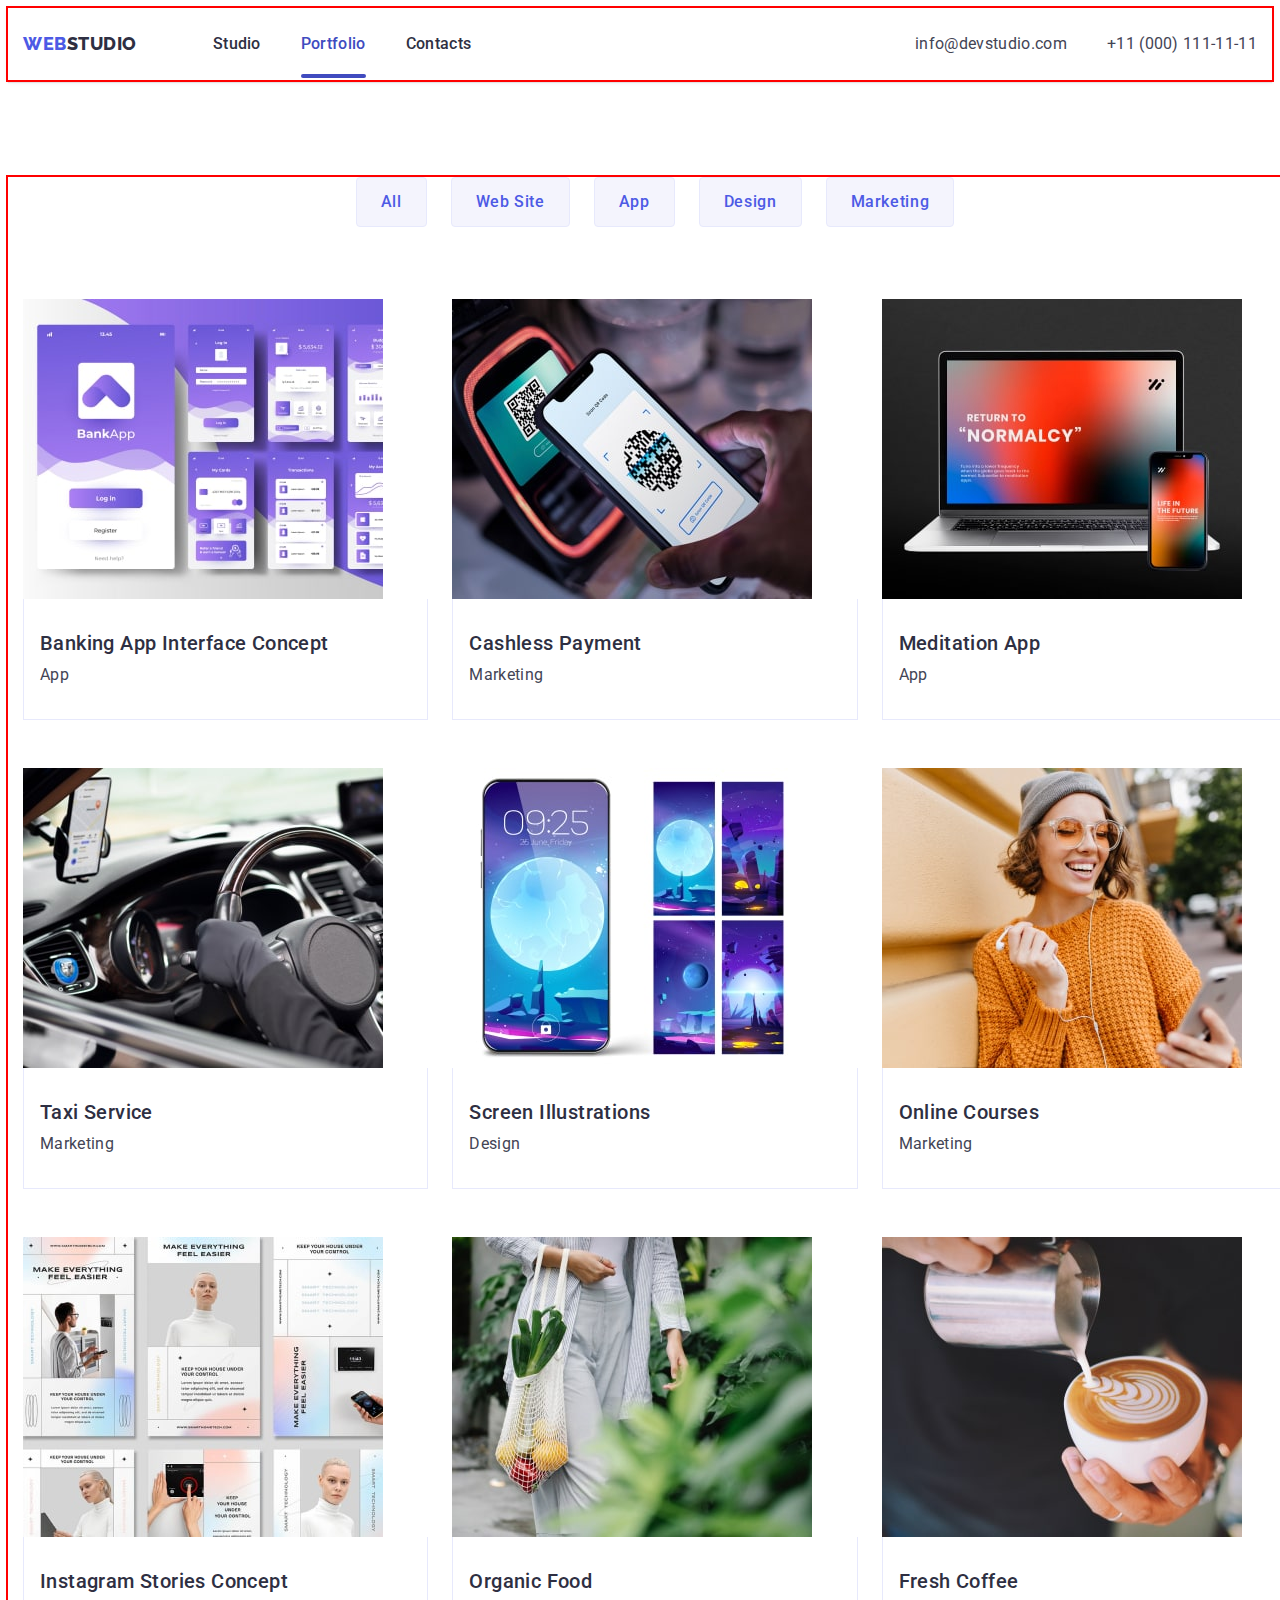
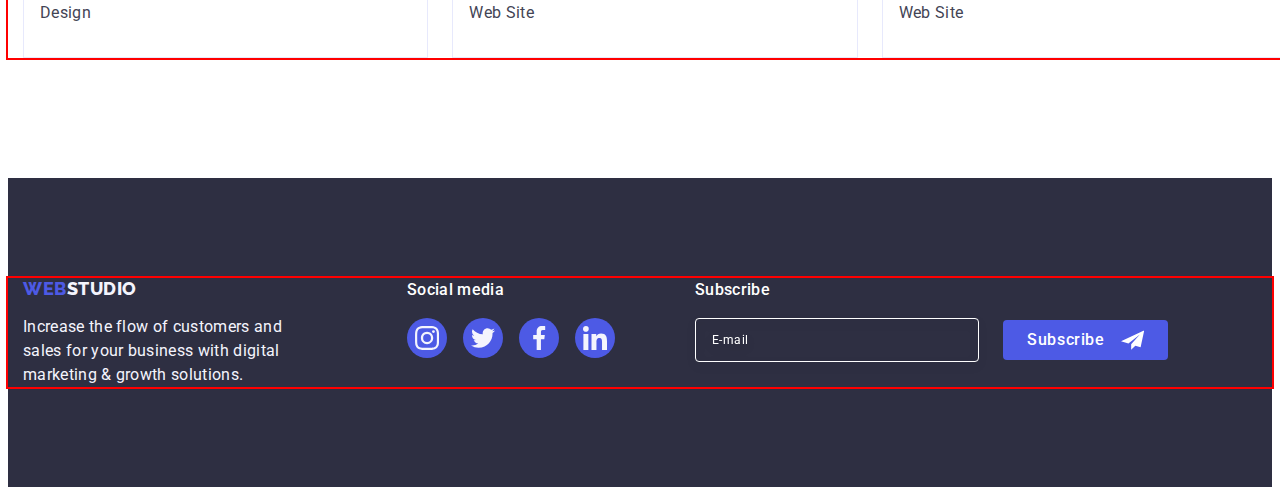
==== portfolio.html @ 4d5c1c43 "+" ====
<!DOCTYPE html>
<html lang="en">
  <head>
    <meta charset="UTF-8" />
    <meta name="viewport" content="width=device-width, initial-scale=1.0" />
    <title>Portfolio</title>
    <link
      rel="stylesheet"
      href="https://cdnjs.cloudflare.com/ajax/libs/modern-normalize/2.0.0/modern-normalize.min.css"
      integrity="sha512-4xo8blKMVCiXpTaLzQSLSw3KFOVPWhm/TRtuPVc4WG6kUgjH6J03IBuG7JZPkcWMxJ5huwaBpOpnwYElP/m6wg=="
      crossorigin="anonymous"
      referrerpolicy="no-referrer"
    />
    <link rel="preconnect" href="https://fonts.googleapis.com" />
    <link rel="preconnect" href="https://fonts.gstatic.com" crossorigin />
    <link
      href="https://fonts.googleapis.com/css2?family=Raleway:wght@800&family=Roboto:wght@400;500;700;900&display=swap"
      rel="stylesheet"
    />
    <link rel="stylesheet" href="./css/styles.css" />
  </head>
  <body>
    <header class="portfolio">
      <div class="portfolio-container container">
        <nav class="portfolio-nav">
          <a href="./index.html" class="portfolio-link-logo link"
            >Web<span class="portfolio-accent">Studio</span>
          </a>
          <ul class="portfolio-list list">
            <li class="portfolio-item">
              <a href="./index.html" class="portfolio-link link">Studio</a>
            </li>
            <li class="portfolio-item">
              <a href="./portfolio.html" class="portfolio-link current link"
                >Portfolio</a
              >
            </li>
            <li class="portfolio-item">
              <a href="" class="portfolio-link link">Contacts</a>
            </li>
          </ul>
        </nav>
        <address class="portfolio-contacts">
          <ul class="portfolio-contacts-list list">
            <li class="portfolio-contacts-item">
              <a
                href="mailto:info@devstudio.com"
                class="portfolio-contacts-link link"
                >info@devstudio.com</a
              >
            </li>
            <li class="portfolio-contacts-item">
              <a href="tel:+110001111111" class="portfolio-contacts-link link"
                >+11 (000) 111-11-11</a
              >
            </li>
          </ul>
        </address>
      </div>
    </header>
    <main>
      <section class="menu">
        <div class="container">
          <h1 class="visually-hidden">Lorem ipsum</h1>
          <ul class="menu-list list">
            <li class="menu-item">
              <button type="button" id="all" class="menu-btn">All</button>
            </li>
            <li class="menu-item">
              <button type="button" id="web-site" class="menu-btn">
                Web Site
              </button>
            </li>
            <li class="menu-item">
              <button type="button" id="app" class="menu-btn">App</button>
            </li>
            <li class="menu-item">
              <button type="button" id="design" class="menu-btn">Design</button>
            </li>
            <li class="menu-item">
              <button type="button" id="marketing" class="menu-btn">
                Marketing
              </button>
            </li>
          </ul>
          <ul class="gallery-list list">
            <li class="gallery-item">
              <a href="#app" class="gallery-link link">
                <div class="pf-container-overflow">
                  <img
                    src="./images/img1p.jpg"
                    alt="Banking Interface"
                    width="360"
                  />
                  <p class="overflow">
                    14 Stylish and User-Friendly App Design Concepts · Task
                    Manager App · Calorie Tracker App · Exotic Fruit Ecommerce
                    App · Cloud Storage App
                  </p>
                </div>
                <div class="text-container">
                  <h2 class="gallery-title">Banking App Interface Concept</h2>
                  <p class="gallery-text">App</p>
                </div>
              </a>
            </li>
            <li class="gallery-item">
              <a href="#marketing" class="gallery-link link">
                <div class="pf-container-overflow">
                  <img
                    src="./images/img2p.jpg"
                    alt="payment by phone"
                    width="360"
                  />
                  <p class="overflow">
                    14 Stylish and User-Friendly App Design Concepts · Task
                    Manager App · Calorie Tracker App · Exotic Fruit Ecommerce
                    App · Cloud Storage App
                  </p>
                </div>
                <div class="text-container">
                  <h2 class="gallery-title">Cashless Payment</h2>
                  <p class="gallery-text">Marketing</p>
                </div>
              </a>
            </li>
            <li class="gallery-item">
              <a href="#app" class="gallery-link link">
                <div class="pf-container-overflow">
                  <img
                    class="pf-img"
                    src="./images/img3p.jpg"
                    alt="laptop and phone"
                    width="360"
                  />
                  <p class="overflow">
                    14 Stylish and User-Friendly App Design Concepts · Task
                    Manager App · Calorie Tracker App · Exotic Fruit Ecommerce
                    App · Cloud Storage App
                  </p>
                </div>
                <div class="text-container">
                  <h2 class="gallery-title">Meditation App</h2>
                  <p class="gallery-text">App</p>
                </div>
              </a>
            </li>
            <li class="gallery-item">
              <a href="#marketing" class="gallery-link link">
                <div class="pf-container-overflow">
                  <img src="./images/img4p.jpg" alt="taxi salon" width="360" />
                  <p class="overflow">
                    14 Stylish and User-Friendly App Design Concepts · Task
                    Manager App · Calorie Tracker App · Exotic Fruit Ecommerce
                    App · Cloud Storage App
                  </p>
                </div>
                <div class="text-container">
                  <h2 class="gallery-title">Taxi Service</h2>
                  <p class="gallery-text">Marketing</p>
                </div>
              </a>
            </li>
            <li class="gallery-item">
              <a href="#design" class="gallery-link link">
                <div class="pf-container-overflow">
                  <img
                    src="./images/img5p.jpg"
                    alt="phone screen"
                    width="360"
                  />
                  <p class="overflow">
                    14 Stylish and User-Friendly App Design Concepts · Task
                    Manager App · Calorie Tracker App · Exotic Fruit Ecommerce
                    App · Cloud Storage App
                  </p>
                </div>
                <div class="text-container">
                  <h2 class="gallery-title">Screen Illustrations</h2>
                  <p class="gallery-text">Design</p>
                </div>
              </a>
            </li>
            <li class="gallery-item">
              <a href="#marketing" class="gallery-link link">
                <div class="pf-container-overflow">
                  <img
                    src="./images/img6p.jpg"
                    alt="a girl in a yellow sweater"
                    width="360"
                  />
                  <p class="overflow">
                    14 Stylish and User-Friendly App Design Concepts · Task
                    Manager App · Calorie Tracker App · Exotic Fruit Ecommerce
                    App · Cloud Storage App
                  </p>
                </div>
                <div class="text-container">
                  <h2 class="gallery-title">Online Courses</h2>
                  <p class="gallery-text">Marketing</p>
                </div>
              </a>
            </li>
            <li class="gallery-item">
              <a href="#design" class="gallery-link link">
                <div class="pf-container-overflow">
                  <img
                    src="./images/img7p.jpg"
                    alt="photo from Instagram"
                    width="360"
                  />
                  <p class="overflow">
                    14 Stylish and User-Friendly App Design Concepts · Task
                    Manager App · Calorie Tracker App · Exotic Fruit Ecommerce
                    App · Cloud Storage App
                  </p>
                </div>
                <div class="text-container">
                  <h2 class="gallery-title">Instagram Stories Concept</h2>
                  <div></div>
                  <p class="gallery-text">Design</p>
                </div>
              </a>
            </li>
            <li class="gallery-item">
              <a href="#web-site" class="gallery-link link">
                <div class="pf-container-overflow">
                  <img
                    src="./images/img8p.jpg"
                    alt="fruit in a bag"
                    width="360"
                  />
                  <p class="overflow">
                    14 Stylish and User-Friendly App Design Concepts · Task
                    Manager App · Calorie Tracker App · Exotic Fruit Ecommerce
                    App · Cloud Storage App
                  </p>
                </div>
                <div class="text-container">
                  <h2 class="gallery-title">Organic Food</h2>
                  <p class="gallery-text">Web Site</p>
                </div>
              </a>
            </li>
            <li class="gallery-item">
              <a href="#web-site" class="gallery-link link">
                <div class="pf-container-overflow">
                  <img
                    src="./images/img9p.jpg"
                    alt="coffee with milk"
                    width="360"
                  />
                  <p class="overflow">
                    14 Stylish and User-Friendly App Design Concepts · Task
                    Manager App · Calorie Tracker App · Exotic Fruit Ecommerce
                    App · Cloud Storage App
                  </p>
                </div>
                <div class="text-container">
                  <h2 class="gallery-title">Fresh Coffee</h2>
                  <p class="gallery-text">Web Site</p>
                </div>
              </a>
            </li>
          </ul>
        </div>
      </section>
    </main>
    <footer class="footer">
      <div class="container-footer container">
        <div class="footer-main-logo">
          <a href="./index.html" class="footer-link-logo link"
            >Web<span class="footer-logo-accent">Studio</span></a
          >
          <p class="footer-text">
            Increase the flow of customers and sales for your business with
            digital marketing & growth solutions.
          </p>
        </div>
        <div class="container-social-media">
          <p class="footer-social-text">Social media</p>
          <ul class="footer-social-list list">
            <li class="footer-social-item">
              <a
                class="footer-social-link link"
                href=""
                aria-label="instagram"
                target="_blank"
              >
                <svg class="footer-socials-icons" width="24" height="24">
                  <use href="./images/icons.svg#icon-instagram"></use>
                </svg>
              </a>
            </li>
            <li class="footer-social-item">
              <a
                class="footer-social-link link"
                href=""
                aria-label="twitter"
                target="_blank"
              >
                <svg class="footer-socials-icons" width="24" height="24">
                  <use href="./images/icons.svg#icon-twitter"></use>
                </svg>
              </a>
            </li>
            <li class="footer-social-item">
              <a
                class="footer-social-link link"
                href=""
                aria-label="facebook"
                target="_blank"
              >
                <svg class="footer-socials-icons" width="24" height="24">
                  <use href="./images/icons.svg#icon-facebook"></use>
                </svg>
              </a>
            </li>
            <li class="footer-social-item">
              <a
                class="footer-social-link link"
                href=""
                aria-label="linkedin"
                target="_blank"
              >
                <svg class="footer-socials-icons" width="24" height="24">
                  <use href="./images/icons.svg#icon-linkedin"></use>
                </svg>
              </a>
            </li>
          </ul>
        </div>
        <div class="subscribe-footer-pf">
          <p class="text-footer-pf">Subscribe</p>
          <form class="form-footer-pf">
            <label class="label-footer-pf" for="subscribe">
              <input
                class="input-footer-pf"
                type="email"
                id="subscribe"
                name="subscribe"
                placeholder="E-mail"
              />
            </label>
            <button class="btn-input-pf" type="submit">
              Subscribe<svg class="icon-btn-pf" width="24" height="24">
                <use href="./images/icons.svg#icon-frame3"></use>
              </svg>
            </button>
          </form>
        </div>
      </div>
    </footer>
  </body>
</html>
---- css/styles.css ----
:root{
    --cornflower:#E7E9FC;
    --iris:#4D5AE5;
    --navy-blue:#2E2F42;
    --slate:#434455;
    --white:#FFFFFF;
    --ocean: #404BBF;
    --cloud:#F4F4FD;
    --light-slate: #8E8F99;
    --navyblue-modal: rgba(46, 47, 66, 0.40);
}

body{
    font-family: Roboto, sans-serif;
    color: #434455;
    background-color:var(--white);
}

h1,h2,h3,h4,h5,h6,p{
    margin-top: 0;
    margin-bottom: 0;
}

ul{
    margin-top: 0;
    margin-bottom: 0;
    padding-left: 0;
}

img{
    display: block;
}

.container{
    width: 100%;
padding-right: 15px;
padding-left: 15px;
margin: auto;
outline: 2px solid red;
}

.link {
    text-decoration: none;
}

.list {
    list-style: none;
}

.visually-hidden {
    position: absolute;
    width: 1px;
    height: 1px;
    margin: -1px;
    border: 0;
    padding: 0;
    white-space: nowrap;
    clip-path: inset(100%);
    clip: rect(0 0 0 0);
    overflow: hidden;
}

/*-------------------------------------main-page--------------------------------------*/

/*-----header------------------------------------------------------------------------*/
.main{
    display: flex;
    border-bottom: 1px solid var(--cornflower);
    box-shadow:
    0px 2px 1px rgba(46, 47, 66, 0.08),
    0px 1px 1px rgba(46, 47, 66, 0.16),
    0px 1px 6px rgba(46, 47, 66, 0.08);
}

.main-container{
    display: flex;
    align-items: center;
}

.main-nav{
    display: flex;
    align-items: center;
    flex-grow: 1;
}
.main-item{
    padding: 24px 0;
}
.main-link-logo {
    color: var(--iris);
        font-family: Raleway, sans-serif;
        font-style: normal;
        font-size: 18px;
        font-weight: 800;
        line-height: 1.17;
        letter-spacing: 0.03em;
        text-transform: uppercase;
        margin-right: 76px;
}

.main-accent {
    color: var(--navy-blue);
}

.main-list{
    display: flex;
    gap: 40px;
}

.main-link {
    color: var(--navy-blue);
    font-size: 16px;
        font-weight: 500;
        line-height: 1.5;
        letter-spacing: 0.02em;
        transition: color 250ms cubic-bezier(0.4, 0, 0.2, 1);
        padding: 24px 0;
}

.main-link:hover,
.main-link:focus,
.main-link:active{
    color: var(--ocean);
}

.current {
    position: relative;
    color: var(--ocean);
    ;
}

.current::after {
    content: '';
    position: absolute;
    bottom: -1px;
    left: 0;
    width: 100%;
    height: 4px;
    border-radius: 2px;
    background-color: var(--ocean);
}


.main-contacts {
    font-style: normal;
}

.main-contacts-list{
    display: flex;
    gap: 40px;
    margin-left: auto;

}
.main-contacts-link{
    color: var(--slate);
    font-size: 16px;
        font-weight: 400;
        line-height: 1.5;
        letter-spacing: 0.02em;
        transition: color 250ms cubic-bezier(0.4, 0, 0.2, 1);
}
.main-contacts-link:hover,
.main-contacts-link:focus {
    color: var(--ocean);
}



/*-----section1---------------------------------------------------------------------*/

.section-one {
    max-width: 1440px;
    margin: 0 auto;
    background-color:var(--navy-blue);
    background-image: linear-gradient(
    180deg,
    rgba(46, 47, 66, 0.70),
    rgba(46, 47, 66, 0.70)
    ),
    url(../images/people-office.jpg);
    background-repeat: no-repeat;
    background-position: center;
    background-size: cover;
    padding: 188px 0;
}



.section-one-title {
    color: var(--white);
    text-align: center;
        font-size: 56px;
        font-weight: 700;
        line-height:1.07;
        letter-spacing: 0.02em;
        max-width: 496px;
        margin: 0 auto;
        margin-bottom: 48px;
}

.section-one-btn {
    color: var(--white);
    background-color:var(--iris);
    font-size: 16px;
        font-weight: 500;
        line-height: 1.5;
        letter-spacing: 0.04em;
        cursor: pointer;
        font-family: inherit;
        display: block;
        margin: 0 auto;
        min-width: 169px;
        padding: 16px 32px;
        border: none;
        border-radius: 4px;
        box-shadow: 0px 4px 4px 0px rgba(0, 0, 0, 0.15);
        transition: background-color 250ms cubic-bezier(0.4, 0, 0.2, 1);
}
.section-one-btn:hover,
.section-one-btn:focus{
background-color: var(--ocean);
}

/*-----section2-----------------------------------------------------------------*/

.description {
    padding: 96px 0;

}

.description-list {
    display: flex;
    flex-wrap: wrap;
    gap: 72px;
}

.description-list-item {
    width: 100%;
}

.description-container-icon{
    display: none;
}


.description-title {
    color: var(--navy-blue);
    font-size: 20px;
    font-weight: 500;
    line-height: 1.2;
    letter-spacing: 0.02em;
    margin-bottom: 8px;
    text-align: center;
}

.description-text {
    color: var(--slate);
    font-size: 16px;
    font-weight: 400;
    line-height: 1.5;
    letter-spacing: 0.02em;
}

/*-----section3-----*/

.doing{
    display: none;
}

/*-----section4--------------------------------------------------------*/
.team {
    background-color: var(--cloud);
    padding: 96px 0;
}
.team-list{
    display: flex;
    flex-wrap: wrap;
    gap: 72px;
    justify-content: center;
}

.team-item{
    max-width: 264px;

}

.team-title {
    color: var(--navy-blue);
    text-align: center;
    font-size: 36px;;
    font-weight: 700;
    line-height: 1.11;
    letter-spacing: 0.02em;
    text-transform: capitalize;
    margin: 0 auto;
    margin-bottom: 72px;
    
}
.team-item{
    
    background-color: #FFFFFF;
    border-radius: 0px 0px 4px 4px;
    box-shadow: 
    0px 2px 1px 0px rgba(46, 47, 66, 0.08),
    0px 1px 1px 0px rgba(46, 47, 66, 0.16),
    0px 1px 6px 0px rgba(46, 47, 66, 0.08);
}
.container-team{
    padding: 32px 0;
}
.team-list-title{
    color: var(--navy-blue);
    text-align: center;
    font-size: 20px;
    font-weight: 500;
    line-height: 24px;
    letter-spacing: 0.4px;
    margin-bottom: 8px;
    text-align:center;
}
.team-text{
    text-align: center;
        font-size: 16px;
        font-weight: 400;
        line-height: 1.5;
        letter-spacing: 0.02em;
        text-align: center;
        margin-bottom: 8px;
}
.list-team-socials {
    display: flex;
    gap: 24px;
    justify-content: center;
    background-color: 250ms cubic-bezier(0.4, 0, 0.2, 1);
}
.team-socials-item {
    width: 40px;
    height: 40px;
}
.team-social-link{
    background-color: var(--iris);
    border-radius: 50%;
    width: 100%;
    height: 100%;
    display: flex;
    align-items: center;
    justify-content: center;
    transition: background-color 250ms cubic-bezier(0.4, 0, 0.2, 1);
}
.team-social-link:is(:hover, :focus){
    background-color: var(--ocean);
}

.team-socials-icons {
    fill: var(--cloud);
}



/*-----section5--------------------------------------------------------*/



.customers{
    padding: 120px 0;
}
.customers-title {
    color: var(--navy-blue);
    text-align: center;
    font-size: 36px;
        font-style: normal;
        font-weight: 700;
        line-height: 1.11;
        letter-spacing: 0.02em;
        text-transform: capitalize;
        margin-bottom: 72px;
        
}
.customers-list {
    display: flex;
    align-items: center;
    justify-content: center;
    gap: 24px;
}
.customers-item {
    width: 168px;
    height: 88px;
    display: flex;
        align-items: center;
        justify-content: center;
}
.customers-link{
    width: 100%;
    height: 100%;
    color: var(--light-slate);
    padding: 16px 32px;
    border: 1px solid var(--light-slate);
    border-radius: 4px;
    display: flex;
    align-items: center;
    justify-content: center;
    transition: color 250ms cubic-bezier(0.4, 0, 0.2, 1),
                border-color 250ms cubic-bezier(0.4, 0, 0.2, 1);
}
.customers-link:is(:hover, :focus) {
    border-color: var(--ocean);
    color: var(--ocean);
}
/*.customers-link:is(:hover, :focus) .customers-icons{
    color: var(--ocean);
    border-color: var(--ocean);
}*/
.customers-icons {
    fill: currentColor;
}


/*-----------footer----------------------------------------------------------------*/
.footer {
    background-color: var(--navy-blue);
    padding: 100px 0;
    display: flex;
}
.container-footer{
    display: flex;
    align-items: baseline;
}
.footer-main-logo{
    margin-right: 120px;
}
.footer-link-logo{
    color: var(--iris);
    justify-content: center;
    font-family: Raleway, sans-serif;
        font-size: 18px;
        font-weight: 800;
        line-height: 1.17;
        letter-spacing: 0.03em;
        text-transform: uppercase;
        display: inline-block;
        margin-bottom: 16px;
}

.footer-logo-accent{
    color: var(--cloud);   
}

.footer-text {
    color: var(--cloud);
    font-size: 16px;
    font-weight: 400;
        line-height: 1.5;
        letter-spacing: 0.02em;
        max-width: 264px;
    }

.container-social-media{
    margin-right: 80px;
}
.footer-social-text {
    color: var(--white);
        font-size: 16px;
        font-weight: 500;
        line-height: 1.5;
        letter-spacing: 0.02em;
        margin-bottom: 16px;
    }
    
    .footer-social-list {
        display: flex;
        gap: 16px;
    }
    
    
.footer-social-item {
    width: 40px;
    height: 40px;
    }
    
.footer-social-link {
    background-color: var(--iris);
    border-radius: 50%;
        width: 100%;
        height: 100%;
        display: flex;
        align-items: center;
        justify-content: center;
        color: var(--cloud);
        transition: background-color 250ms cubic-bezier(0.4, 0, 0.2, 1);
    }
    
    .footer-social-link:is(:hover, :focus){
    background-color: rgba(49, 208, 170, 1);
    }

    .footer-socials-icons {
        fill: currentColor;
    }
        .subscribe-footer {
            margin: 0;
        }
    
    
    .text-form-footer {
        color: var(--white);
        font-size: 16px;
        font-weight: 500;
        line-height: 1.5;
        letter-spacing: 0.02em;
        margin-bottom: 16px;
        }
    
    .form-footer {
    display: flex;
    gap: 24px;
    align-items: center;
    justify-content: center;
        }
    

.input-footer {
    color: var(--white);
    background-color: transparent;
    font-family: inherit;
    font-size: 12px;
    font-weight: 400;
    line-height: 1.5;
    letter-spacing: 0.04em;
    height: 40px;
    width: 264px;
    border: 1px solid var(--white);
    border-radius: 4px;
    outline: transparent;
    padding-left: 16px;
    filter: drop-shadow(0px 4px 4px rgba(0, 0, 0, 0.15));
    }
    
        .input-footer::placeholder{
        color: var(--white);
        }
    
.btn-input-footer {
    width: 165px;
    min-width: 165px;
    height: 40px;
    display: flex;
    padding: 8px 24px;
    justify-content: center;
    align-items: center;
    border-radius: 4px;
    color: var(--white);
    font-family: Roboto, sans-serif;
    font-size: 16px;
    font-weight: 500;
    line-height: 1.5;
    letter-spacing: 0.04em;
    background:var(--iris);
    border: none;
    cursor: pointer;
    }

    .icon-btn-footer {
    fill: var(--white);
    display: block;
    margin-left: 16px;
        }

/*----------------------------------Portfolio-----------------------------------*/

/*-----Header-----*/

.portfolio {
    display: flex;
    border-bottom: 1px solid var(--cornflower);
        box-shadow:
        0px 2px 1px rgba(46, 47, 66, 0.08),
        0px 1px 1px rgba(46, 47, 66, 0.16),
        0px 1px 6px rgba(46, 47, 66, 0.08);
}

.portfolio-container {
    display: flex;
    align-items: center;
}
.portfolio-nav {
    display: flex;
    align-items: center;
    flex-grow: 1;
}


.portfolio-link-logo {
    color: var(--iris);
        font-family: Raleway, sans-serif;
        font-style: normal;
        font-size: 18px;
        font-weight: 800;
        line-height: 1.17;
        letter-spacing: 0.03em;
        text-transform: uppercase;
        margin-right: 76px;
}

.portfolio-accent {
    color: var(--navy-blue);
}

.portfolio-list{
    display: flex;
    gap: 40px;
    
}

.portfolio-item{
    padding: 24px 0;
}
.portfolio-link {
    color: var(--navy-blue);
        font-size: 16px;
        font-weight: 500;
        line-height: 1.5;
        letter-spacing: 0.02em;
        transition: color 250ms cubic-bezier(0.4, 0, 0.2, 1);
        padding: 24px 0;
}

.portfolio-link:hover,
.portfolio-link:focus,
.portfolio-link:active {
    color: var(--ocean);
}
.current {
    position: relative;
    color: var(--ocean);
}

.current::after {
    content: '';
    position: absolute;
    bottom: -1px;
    left: 0;
    width: 100%;
    height: 4px;
    border-radius: 2px;
    background-color: var(--ocean);
}

.portfolio-contacts {
    font-style: normal;
}

.portfolio-contacts-list{
    display: flex;
    gap: 40px;
    margin-left: auto;
}

.portfolio-contacts-link {
    color: var(--slate);
        font-size: 16px;
        font-weight: 400;
        line-height: 1.5;
        letter-spacing: 0.02em;
        transition: color 250ms cubic-bezier(0.4, 0, 0.2, 1);
}

.portfolio-contacts-link:hover,
.portfolio-contacts-link:focus {
    color: var(--ocean);
}

/*-----Section-----*/
.menu {
    padding-top: 96px;
    padding-bottom: 120px;
}

.menu-list {
    display: flex;
    justify-content: center;
    gap: 24px;
    margin-bottom: 72px;
}


.menu-btn {
    background-color: var(--cloud);
    color: var(--iris);
    text-align: center;
    font-size: 16px;
    font-family: inherit;
    font-style: normal;
    font-weight: 500;
    line-height: 1.5;
    letter-spacing: 0.04em;
    cursor: pointer;
    border: 1px solid var(--cornflower);
    border-radius: 4px;
    padding: 12px 24px;
    transition:
    color 250ms cubic-bezier(0.4, 0, 0.2, 1),
    background-color 250ms cubic-bezier(0.4, 0, 0.2, 1),
    border-color 250ms cubic-bezier(0.4, 0, 0.2, 1),
    box-shadow 250ms cubic-bezier(0.4, 0, 0.2, 1);
}
.menu-btn:hover,
.menu-btn:focus{
    background-color: var(--ocean);
    color: var(--white);
    border: 1px solid transparent;
    box-shadow: 
        0px 3px 1px rgba(0, 0, 0, 0.1),
        0px 2px 1px rgba(0, 0, 0, 0.08),
        0px 2px 2px rgba(0, 0, 0, 0.12);
}

.gallery-list{
    display: flex;
    flex-wrap: wrap;
    gap: 24px;
    row-gap: 48px;
}
.gallery-item{
    width: calc((100% - 48px) / 3);
}

.gallery-link{
    display: block;
    transition: box-shadow 250ms cubic-bezier(0.4, 0, 0.2, 1);
}
.gallery-link:hover, .gallery-link:focus{
    box-shadow: 0px 1px 6px rgba(46, 47, 66, 0.08),
                0px 1px 1px rgba(46, 47, 66, 0.16),
                0px 2px 1px rgba(46, 47, 66, 0.08);
}
.gallery-link:hover .overflow{
    transform: translateY(0%);
}
.gallery-link:focus .overflow {
    transform: translateY(0%);
}


.pf-container-overflow{
    overflow: hidden;
    position: relative;
}

.overflow{
        position: absolute;
        top:0;
        left: 0;
        font-size: 16px;
        font-weight: 400;
        line-height: 1.5;
        letter-spacing: 0.02em;
        color: var(--cloud);
        max-width: 360px;
        width: 100%;
        height: 100%;
        transform: translateY(100%);
        transition: transform 250ms cubic-bezier(0.4, 0, 0.2, 1);
        margin: 0 auto;
        padding: 40px 32px;
        background-color: var(--iris);
}

.text-container{
    padding: 32px 16px;
    border-right: 1px solid var(--cornflower);
    border-bottom:1px solid var(--cornflower);
    border-left: 1px solid var(--cornflower);
}

.gallery-title {
    color: var(--navy-blue);
    font-size: 20px;
    font-weight: 500;
    line-height: 1.2;
    letter-spacing: 0.02em;
    margin-bottom: 8px;
}

.gallery-text {
    color: var(--slate);
    font-size: 16px;
        font-weight: 400;
        line-height: 1.5;
        letter-spacing: 0.02em;
}

/*--------------------------------Footer-------------------------*/
.footer {
    background-color: var(--navy-blue);
    padding: 100px 0;
}

.container-footer {
    display: flex;
    align-items: baseline;
}

.footer-main-logo {
    margin-right: 120px;
}

.footer-link-logo {
    color: var(--iris);
    justify-content: center;
    font-family: Raleway, sans-serif;
    font-size: 18px;
    font-weight: 800;
    line-height: 1.17;
    letter-spacing: 0.03em;
    text-transform: uppercase;
    display: inline-block;
    margin-bottom: 16px;
}

.footer-logo-accent {
    color: var(--cloud);
}

.footer-text {
    color: var(--cloud);
    font-size: 16px;
    font-weight: 400;
    line-height: 1.5;
    letter-spacing: 0.02em;
    max-width: 264px;
}



.footer-social-text {
    color: var(--white);
    font-size: 16px;
    font-weight: 500;
    line-height: 1.5;
    letter-spacing: 0.02em;
    margin-bottom: 16px;
}

.footer-social-list {
    display: flex;
    gap: 16px;
}


.footer-social-item {
    width: 40px;
    height: 40px;
}

.footer-social-link {
    background-color: var(--iris);
    border-radius: 50%;
    width: 100%;
    height: 100%;
    display: flex;
    align-items: center;
    justify-content: center;
    color: var(--cloud);
    transition: background-color 250ms cubic-bezier(0.4, 0, 0.2, 1);
}

.footer-social-link:is(:hover, :focus) {
    background-color: rgba(49, 208, 170, 1);
}

.footer-socials-icons {
    fill: currentColor;
}
.subscribe-footer-pf {
    margin: 0;
    }

.text-footer-pf {
    color: var(--white);
    font-size: 16px;
    font-weight: 500;
    line-height: 1.5;
    letter-spacing: 0.02em;
    margin-bottom: 16px;
    }

    .form-footer-pf {
        display: flex;
        gap: 24px;
    align-items: center;
    justify-content: center;
    }



.input-footer-pf {
    color: var(--white);
    background-color: transparent;
    font-family: inherit;
    font-size: 12px;
    font-weight: 400;
    line-height: 1.5;
    letter-spacing: 0.04em;
    height: 40px;
    width: 264px;
    border: 1px solid var(--white);
    border-radius: 4px;
    outline: transparent;
    padding-left: 16px;
    filter: drop-shadow(0px 4px 4px rgba(0, 0, 0, 0.15));
    }

.input-footer-pf::placeholder {
    color: var(--white);
    }

.btn-input-pf {
    width: 165px;
    min-width: 165px;
    height: 40px;
    display: flex;
    padding: 8px 24px;
    justify-content: center;
    align-items: center;
    border-radius: 4px;
    color: var(--white);
    font-family: Roboto, sans-serif;
    font-size: 16px;
    font-weight: 500;
    line-height: 1.5;
    letter-spacing: 0.04em;
    background: var(--iris);
    border: none;
    cursor: pointer;
    }

.icon-btn-pf {
    fill: var(--white);
    display: block;
    margin-left: 16px;
    }

/*-------------------------------------------Modal------------------------------*/
.backdrop{
    position: fixed; 
    top: 0;
    left: 0;
    width: 100%;
    height: 100%;
    background-color: #FCFCFC;
    background-color: rgba(46, 47, 66, 0.4);
    transition: opacity 250ms cubic-bezier(0.4, 0, 0.2, 1),
                visibility 250ms cubic-bezier(0.4, 0, 0.2, 1);
}
.is-hidden{
    opacity: 0;
    visibility: hidden;
    pointer-events: none;
}
.modal{
    position: absolute;
    top: 50%;
    left: 50%;
    transform: translate(-50%, -50%) scale(1);
    width: 408px;
    min-height: 584px;
    padding: 72px 24px 24px;
    background: #fcfcfc;
    border-radius: 4px;
    transition: transform 250ms cubic-bezier(0.4, 0, 0.2, 1);
    box-shadow: 0px 1px 1px rgba(0, 0, 0, 0.14),
                0px 1px 3px rgba(0, 0, 0, 0.12),
                0px 2px 1px rgba(0, 0, 0, 0.2);
}
.btn-modal{
    position: absolute;
    width: 24px;
    height: 24px;
    top: 24px;
    right: 24px;
    background-color: var(--cornflower);
    border: 1px solid rgba(0, 0, 0, 0.1);;
    border-radius: 50%;
    display: flex;
    align-items: center;
    justify-content: center;
    padding: 0;
    cursor: pointer;
    transition: background-color 250ms cubic-bezier(0.4, 0, 0.2, 1),
                border 250ms cubic-bezier(0.4, 0, 0.2, 1);
}
.btn-modal:hover, .btn-modal:focus{
    border: none;
    background-color: #404bbf;
}
.close-modal{
    transition: fill 250ms cubic-bezier(0.4, 0, 0.2, 1);
}
.close-modal:hover, :focus{
    fill: var(--white);
}
.text-modal{
    color: var(--navy-blue);
        text-align: center;
        font-size: 16px;
        font-weight: 500;
        line-height: 1.5;
        letter-spacing: 0.02em;
        margin-bottom: 16px;
}

.form-modal {
    margin-bottom: 8px;
}

.label-modal {
    display: block;
    color: var(--light-slate);
        font-size: 12px;
        font-weight: 400;
        line-height: 1.17;
        letter-spacing: 0.04em;
        margin-bottom: 4px;
}

.input-container{
    position: relative;
}
.input-modal { 
    width: 100%;
    height: 40px;
    border: 1px solid var(--navyblue-modal);
    border-radius: 4px;
    background-color: transparent;
    outline: transparent;
    padding-left: 38px;
    transition: border-color 250ms cubic-bezier(0.4, 0, 0.2, 1);

}
.input-modal:focus{
    border-color: var(--iris);
}

.icon-input-modal {
    position: absolute;
    fill: var(--navy-blue);
    transition: fill 250ms cubic-bezier(0.4, 0, 0.2, 1);
    top: 50%;
    left: 16px;
    transform: translateY(-50%);
}
.input-modal:focus + .icon-input-modal{
    fill: var(--iris);
}

.form-textarea{
    margin-bottom: 16px;
}
.textarea-modal {
    width: 100%;
    height: 120px;
    padding: 8px 16px;
    color: var(--navyblue-modal);
    border: 1px solid var(--navyblue-modal);
    border-radius: 4px;
    outline: transparent;
    background-color: transparent;
    font-size: 12px;
    font-weight: 400;
    line-height: 1.17;
    letter-spacing: 0.04em;
    resize: none;
    transition: border-color 250ms cubic-bezier(0.4, 0, 0.2, 1);
}
.textarea-modal:focus{
    border-color: var(--iris);
}

.container-checkbox{
    margin-bottom: 24px;
}

.check-text {
    color: var(--light-slate);
        font-size: 12px;
        font-weight: 400;
        line-height: 1.17;
        letter-spacing: 0.04em;
        align-items: center;
        margin-bottom: 24px;
}
.check-icon{
    display: inline-flex;
    align-items: center;
    justify-content: center;
    width: 16px;
    height: 16px;
    border: 1px solid var(--navyblue-modal);
    border-radius: 2px;
    margin-right: 8px;
    fill: transparent;
    transition: background-color 250ms cubic-bezier(0.4, 0, 0.2, 1),
                border 250ms cubic-bezier(0.4, 0, 0.2, 1),
                fill 250ms cubic-bezier(0.4, 0, 0.2, 1);
}


.check-input:checked + .check-text>.check-icon {
    border-radius: 2px;
    background-color: var(--ocean);
    fill:var(--cloud);
    border: none;
    
}
.check-input:focus + .check-text span{
    border: 1px solid var(--ocean);
    
}


.check-link {
    color: var(--iris);
}

.btn-checkbox {
    color: var(--white);
    background-color: var(--iris);
    display: block;
    min-width: 169px;
    height: 56px;
        margin: 0 auto;
        font-family: Roboto, sans-serif;
        font-size: 16px;
        font-weight: 500;
        line-height: 1.5;
        letter-spacing: 0.04em;
        border: none;
        border-radius: 4px;
        box-shadow: 0px 4px 4px 0px rgba(0, 0, 0, 0.15);
        padding: 16px 32px;
        cursor: pointer;
        transition: background-color 250ms cubic-bezier(0.4, 0, 0.2, 1);
}
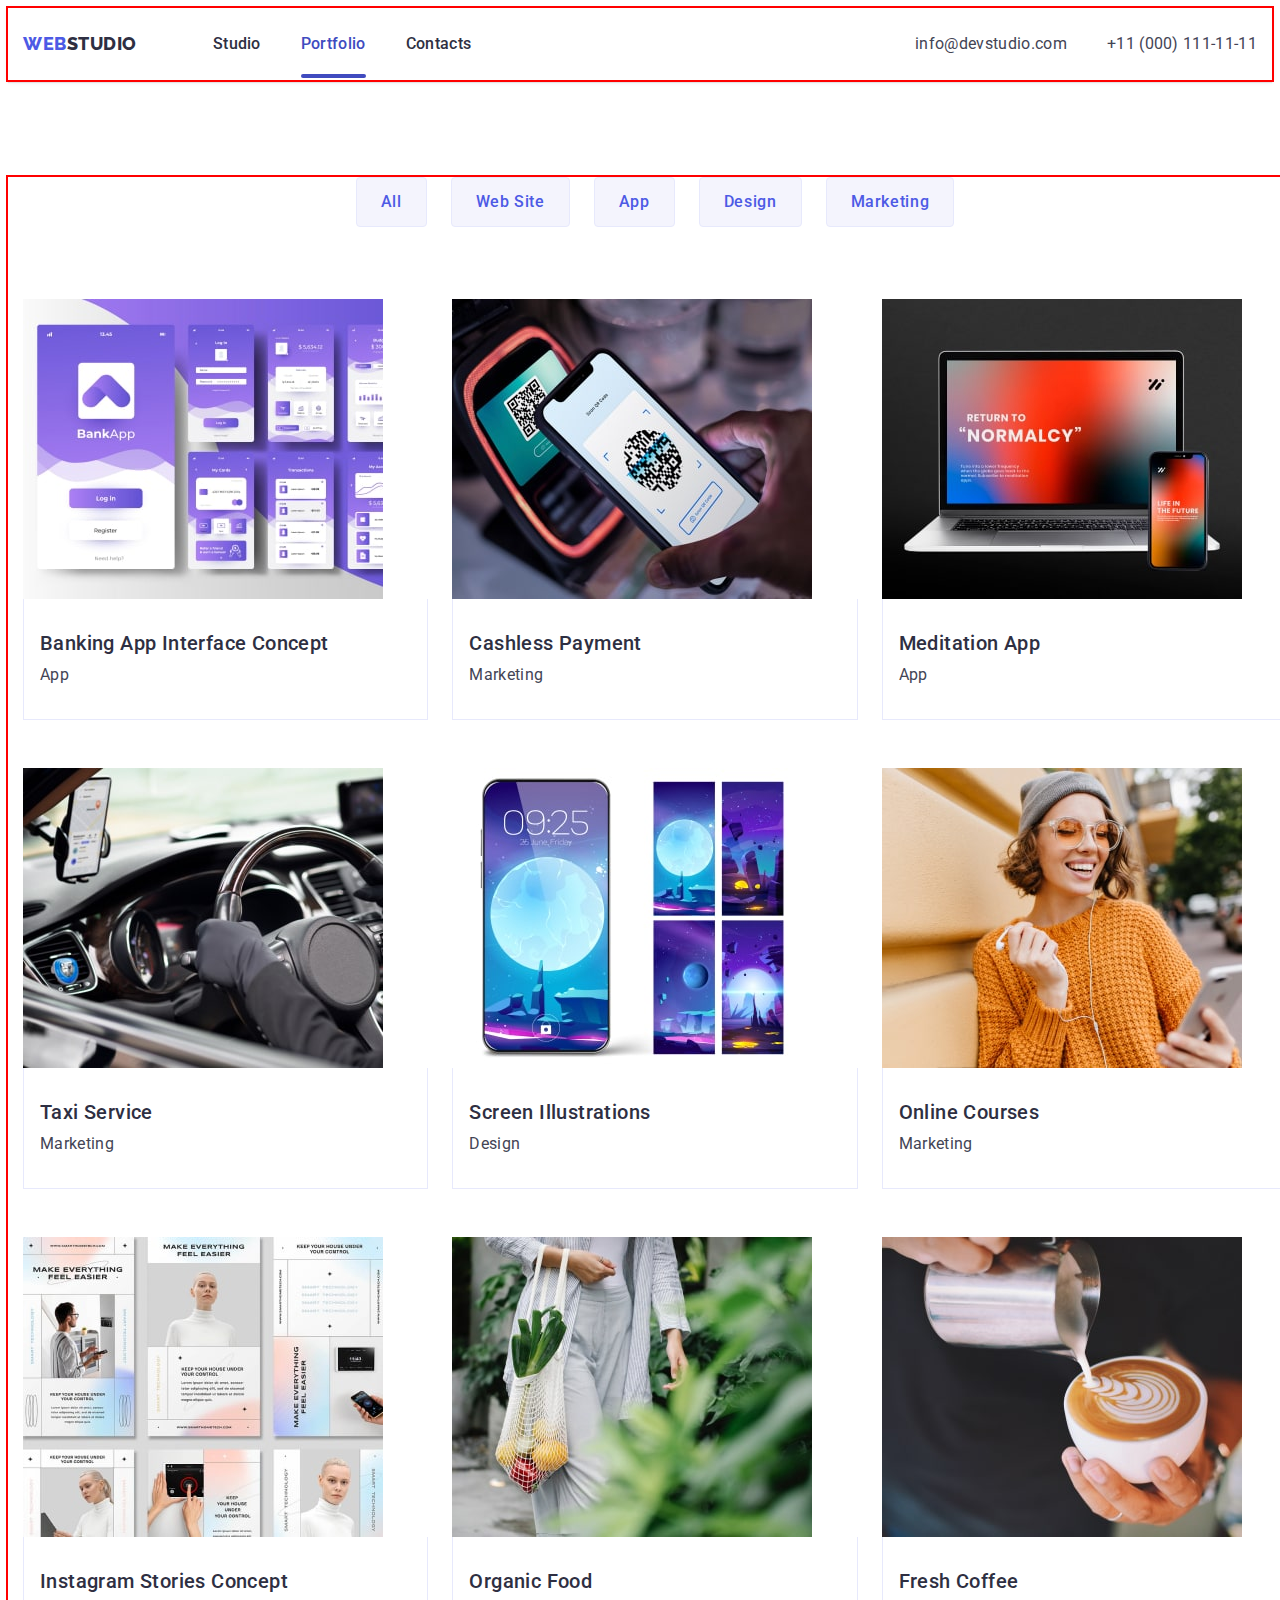
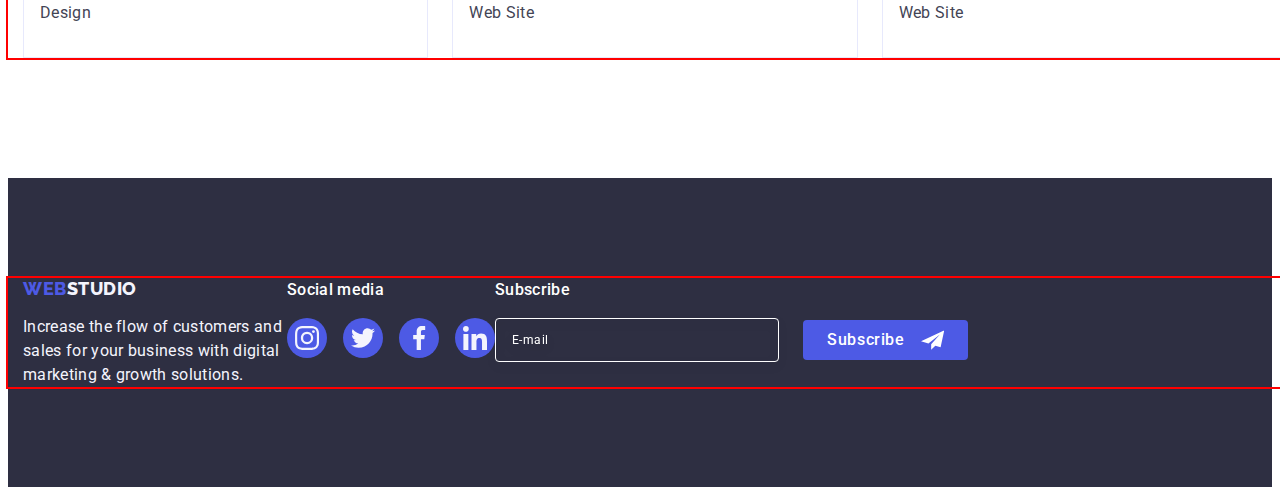
==== commit 483ef072: "+" ====
--- a/portfolio.html
+++ b/portfolio.html
@@ -266,23 +266,23 @@
         </div>
       </section>
     </main>
-    <footer class="footer">
-      <div class="container-footer container">
-        <div class="footer-main-logo">
-          <a href="./index.html" class="footer-link-logo link"
+    <footer class="footer-pf">
+      <div class="container-footer-pf container">
+        <div class="footer-main-logo-pf">
+          <a href="./index.html" class="footer-link-logo-pf link"
             >Web<span class="footer-logo-accent">Studio</span></a
           >
-          <p class="footer-text">
+          <p class="footer-text-pf">
             Increase the flow of customers and sales for your business with
             digital marketing & growth solutions.
           </p>
         </div>
         <div class="container-social-media">
-          <p class="footer-social-text">Social media</p>
-          <ul class="footer-social-list list">
-            <li class="footer-social-item">
-              <a
-                class="footer-social-link link"
+          <p class="footer-social-text-pf">Social media</p>
+          <ul class="footer-social-list-pf list">
+            <li class="footer-social-item-pf">
+              <a
+                class="footer-social-link-pf link"
                 href=""
                 aria-label="instagram"
                 target="_blank"
@@ -292,9 +292,9 @@
                 </svg>
               </a>
             </li>
-            <li class="footer-social-item">
-              <a
-                class="footer-social-link link"
+            <li class="footer-social-item-pf">
+              <a
+                class="footer-social-link-pf link"
                 href=""
                 aria-label="twitter"
                 target="_blank"
@@ -304,9 +304,9 @@
                 </svg>
               </a>
             </li>
-            <li class="footer-social-item">
-              <a
-                class="footer-social-link link"
+            <li class="footer-social-item-pf">
+              <a
+                class="footer-social-link-pf link"
                 href=""
                 aria-label="facebook"
                 target="_blank"
@@ -316,9 +316,9 @@
                 </svg>
               </a>
             </li>
-            <li class="footer-social-item">
-              <a
-                class="footer-social-link link"
+            <li class="footer-social-item-pf">
+              <a
+                class="footer-social-link-pf link"
                 href=""
                 aria-label="linkedin"
                 target="_blank"
--- a/css/styles.css
+++ b/css/styles.css
@@ -361,7 +361,7 @@
 
 
 .customers{
-    padding: 120px 0;
+    padding: 96px 0;
 }
 .customers-title {
     color: var(--navy-blue);
@@ -377,16 +377,16 @@
 }
 .customers-list {
     display: flex;
+    flex-wrap: wrap;
+    gap: 72px 16px;
     align-items: center;
-    justify-content: center;
-    gap: 24px;
+    justify-content: center ;
 }
 .customers-item {
-    width: 168px;
-    height: 88px;
-    display: flex;
-        align-items: center;
-        justify-content: center;
+    /* width: 168px;
+    height: 88px; */
+    width: 100%;
+    width: calc((100% - 16px) / 2);
 }
 .customers-link{
     width: 100%;
@@ -414,19 +414,16 @@
 }
 
 
-/*-----------footer----------------------------------------------------------------*/
+/*-----------Footer----------------------------------------------------------------*/
 .footer {
     background-color: var(--navy-blue);
-    padding: 100px 0;
-    display: flex;
+    padding: 96px 80px;
 }
 .container-footer{
     display: flex;
-    align-items: baseline;
-}
-.footer-main-logo{
-    margin-right: 120px;
-}
+        flex-direction: column;
+}
+
 .footer-link-logo{
     color: var(--iris);
     justify-content: center;
@@ -436,8 +433,11 @@
         line-height: 1.17;
         letter-spacing: 0.03em;
         text-transform: uppercase;
-        display: inline-block;
-        margin-bottom: 16px;
+        display: block;
+        text-align: center;
+        margin-bottom: 17.5px;
+        
+        
 }
 
 .footer-logo-accent{
@@ -451,11 +451,11 @@
         line-height: 1.5;
         letter-spacing: 0.02em;
         max-width: 264px;
-    }
-
-.container-social-media{
-    margin-right: 80px;
-}
+        margin: 0 auto;
+        margin-bottom: 72px;
+    }
+
+
 .footer-social-text {
     color: var(--white);
         font-size: 16px;
@@ -463,43 +463,41 @@
         line-height: 1.5;
         letter-spacing: 0.02em;
         margin-bottom: 16px;
-    }
-    
-    .footer-social-list {
-        display: flex;
-        gap: 16px;
-    }
-    
-    
+        text-align: center;
+    }
+    
+.footer-social-list {
+    display: flex;
+    justify-content: center;
+    gap: 16px;
+}
+
 .footer-social-item {
+    margin-bottom: 72px;
     width: 40px;
     height: 40px;
     }
-    
+
 .footer-social-link {
+        display: flex;
+            align-items: center;
+            justify-content: center;
     background-color: var(--iris);
     border-radius: 50%;
         width: 100%;
         height: 100%;
-        display: flex;
-        align-items: center;
-        justify-content: center;
         color: var(--cloud);
         transition: background-color 250ms cubic-bezier(0.4, 0, 0.2, 1);
-    }
-    
+}
+
     .footer-social-link:is(:hover, :focus){
     background-color: rgba(49, 208, 170, 1);
-    }
+}
 
     .footer-socials-icons {
         fill: currentColor;
     }
-        .subscribe-footer {
-            margin: 0;
-        }
-    
-    
+
     .text-form-footer {
         color: var(--white);
         font-size: 16px;
@@ -507,13 +505,16 @@
         line-height: 1.5;
         letter-spacing: 0.02em;
         margin-bottom: 16px;
+        text-align: center;
         }
     
     .form-footer {
-    display: flex;
-    gap: 24px;
-    align-items: center;
-    justify-content: center;
+    /* display: flex;
+    gap: 24px; */
+    /* align-items: center;
+    justify-content: center; */
+    
+    
         }
     
 
@@ -526,12 +527,14 @@
     line-height: 1.5;
     letter-spacing: 0.04em;
     height: 40px;
-    width: 264px;
+    width: 100%;
+    
     border: 1px solid var(--white);
     border-radius: 4px;
     outline: transparent;
     padding-left: 16px;
     filter: drop-shadow(0px 4px 4px rgba(0, 0, 0, 0.15));
+    margin-bottom: 16px;
     }
     
         .input-footer::placeholder{
@@ -539,13 +542,15 @@
         }
     
 .btn-input-footer {
-    width: 165px;
-    min-width: 165px;
+    width: 100%;
+    max-width: 165px;
+    text-align: center;
+    margin: 0 auto;
     height: 40px;
     display: flex;
     padding: 8px 24px;
-    justify-content: center;
-    align-items: center;
+    /* justify-content: center;
+    align-items: center; */
     border-radius: 4px;
     color: var(--white);
     font-family: Roboto, sans-serif;
@@ -789,23 +794,23 @@
 }
 
 /*--------------------------------Footer-------------------------*/
-.footer {
+.footer-pf {
     background-color: var(--navy-blue);
     padding: 100px 0;
 }
 
-.container-footer {
+.container-footer-pf {
     display: flex;
     align-items: baseline;
 }
 
-.footer-main-logo {
-    margin-right: 120px;
-}
-
-.footer-link-logo {
+.footer-main-logo-pf {
+    /* margin-right: 120px; */
+}
+
+.footer-link-logo-pf {
     color: var(--iris);
-    justify-content: center;
+    /* justify-content: center; */
     font-family: Raleway, sans-serif;
     font-size: 18px;
     font-weight: 800;
@@ -820,7 +825,7 @@
     color: var(--cloud);
 }
 
-.footer-text {
+.footer-text-pf {
     color: var(--cloud);
     font-size: 16px;
     font-weight: 400;
@@ -831,7 +836,7 @@
 
 
 
-.footer-social-text {
+.footer-social-text-pf {
     color: var(--white);
     font-size: 16px;
     font-weight: 500;
@@ -840,18 +845,18 @@
     margin-bottom: 16px;
 }
 
-.footer-social-list {
+.footer-social-list-pf {
     display: flex;
     gap: 16px;
 }
 
 
-.footer-social-item {
+.footer-social-item-pf {
     width: 40px;
     height: 40px;
 }
 
-.footer-social-link {
+.footer-social-link-pf {
     background-color: var(--iris);
     border-radius: 50%;
     width: 100%;
@@ -863,7 +868,7 @@
     transition: background-color 250ms cubic-bezier(0.4, 0, 0.2, 1);
 }
 
-.footer-social-link:is(:hover, :focus) {
+.footer-social-link-pf:is(:hover, :focus) {
     background-color: rgba(49, 208, 170, 1);
 }
 
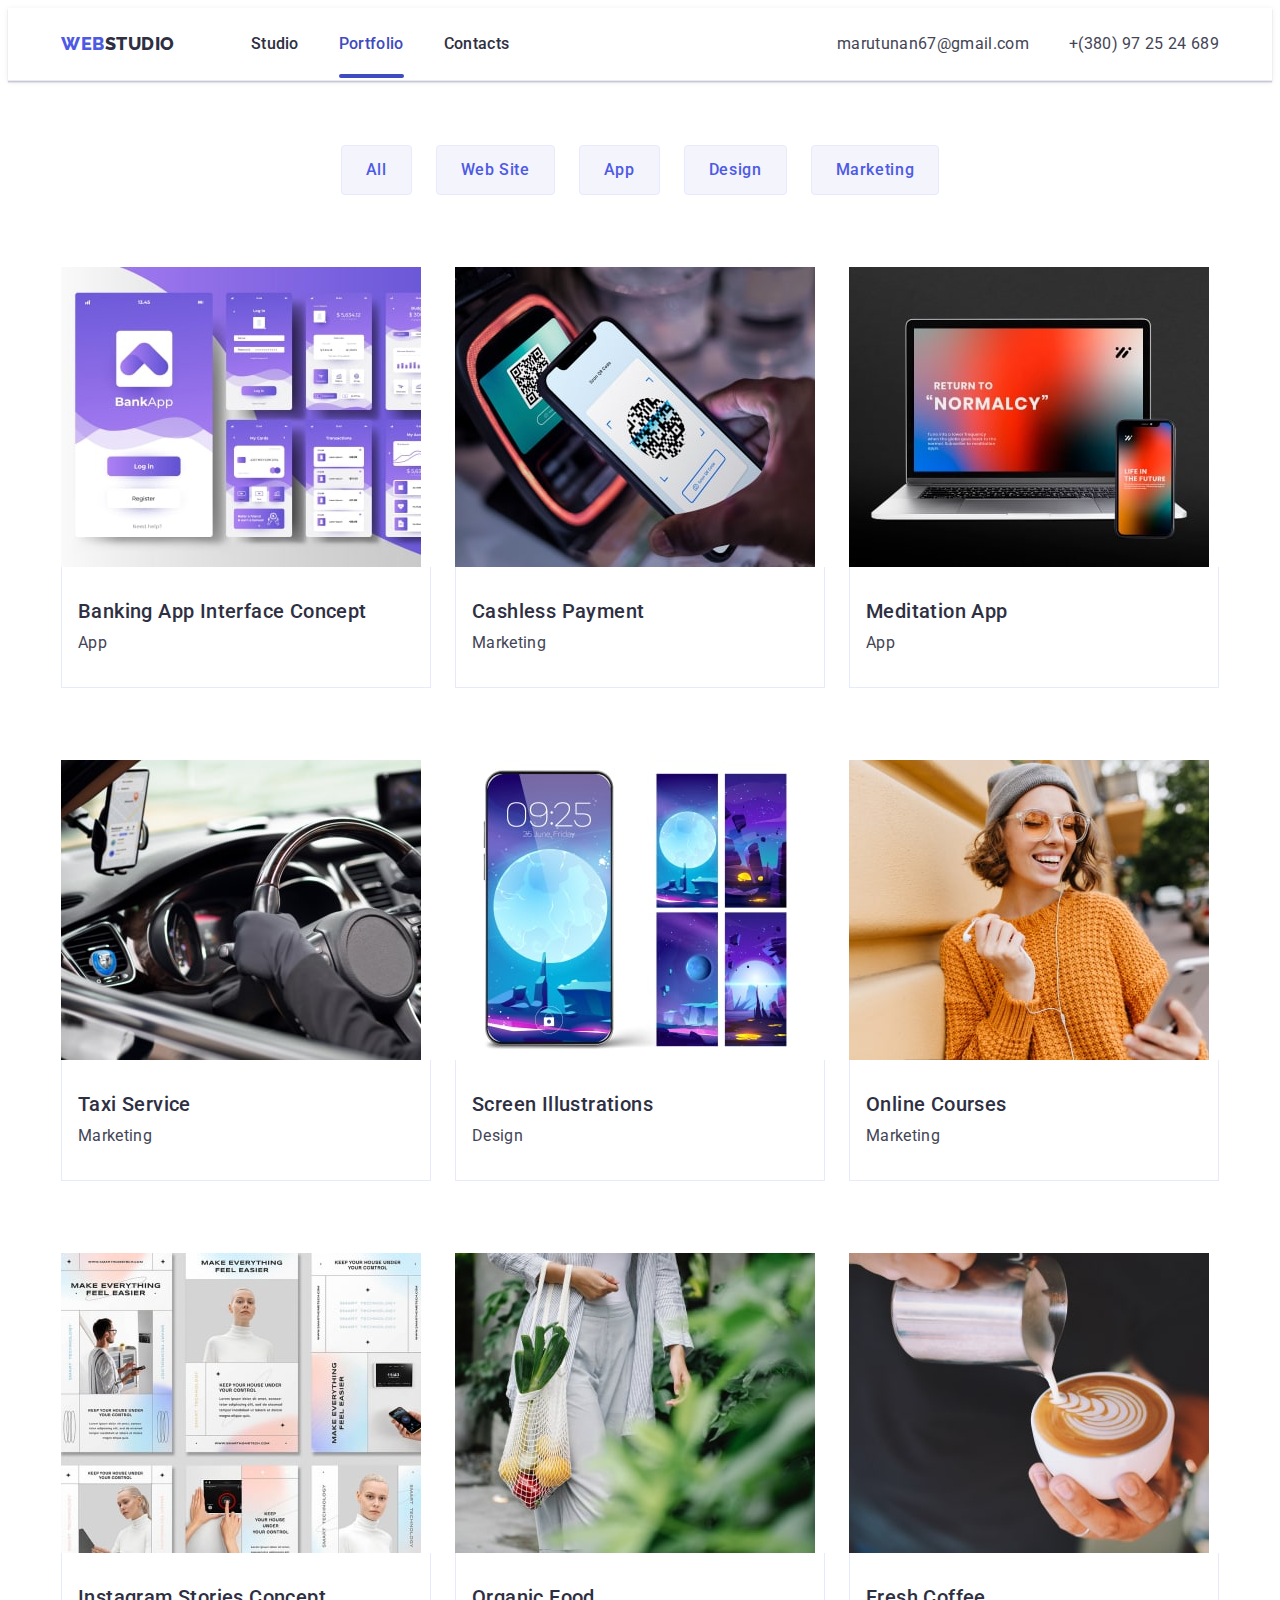
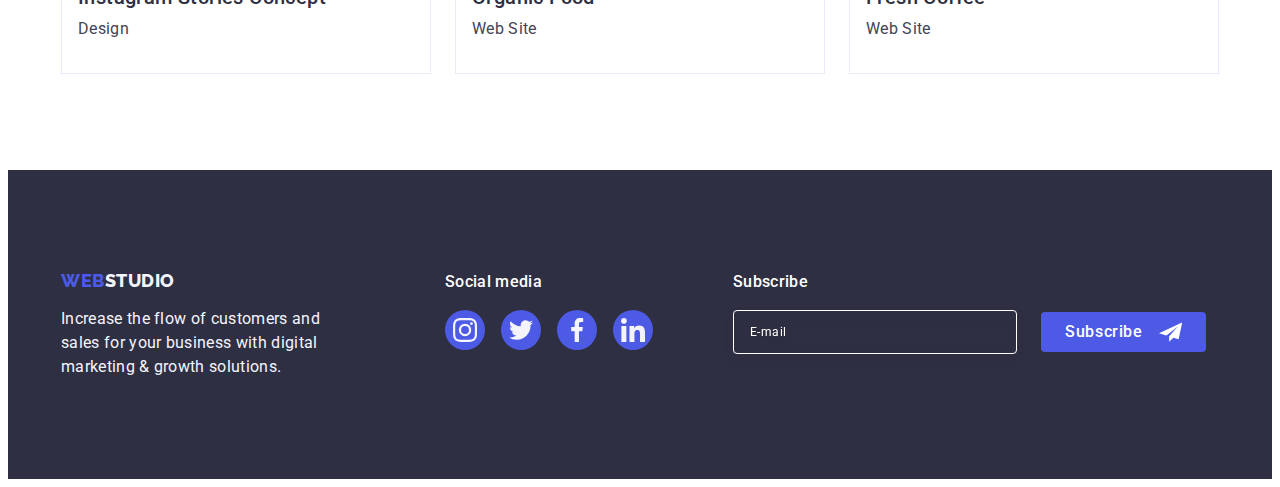
==== commit c33778f7: "add mob menu  and css for portfolio" ====
--- a/portfolio.html
+++ b/portfolio.html
@@ -18,44 +18,136 @@
       rel="stylesheet"
     />
     <link rel="stylesheet" href="./css/styles.css" />
+    <link rel="stylesheet" href="./css//media.css" />
   </head>
   <body>
-    <header class="portfolio">
-      <div class="portfolio-container container">
-        <nav class="portfolio-nav">
-          <a href="./index.html" class="portfolio-link-logo link"
-            >Web<span class="portfolio-accent">Studio</span>
+    <header class="main">
+      <div class="main-container container">
+        <nav class="main-nav">
+          <a href="./index.html" class="main-link-logo link"
+            >Web<span class="main-accent">Studio</span>
           </a>
-          <ul class="portfolio-list list">
-            <li class="portfolio-item">
-              <a href="./index.html" class="portfolio-link link">Studio</a>
-            </li>
-            <li class="portfolio-item">
-              <a href="./portfolio.html" class="portfolio-link current link"
+          <ul class="main-nav-list list">
+            <li class="main-item">
+              <a href="./index.html" class="main-link link">Studio</a>
+            </li>
+            <li class="main-item">
+              <a href="./portfolio.html" class="main-link current link"
                 >Portfolio</a
               >
             </li>
-            <li class="portfolio-item">
-              <a href="" class="portfolio-link link">Contacts</a>
+            <li class="main-item">
+              <a href="" class="main-link link">Contacts</a>
             </li>
           </ul>
         </nav>
-        <address class="portfolio-contacts">
-          <ul class="portfolio-contacts-list list">
-            <li class="portfolio-contacts-item">
+        <address class="main-contacts">
+          <ul class="main-contacts-list list">
+            <li class="main-contacts-item">
+              <a href="marutunan67@gmail.com" class="main-contacts-link link"
+                >marutunan67@gmail.com</a
+              >
+            </li>
+            <li class="main-contacts-item">
+              <a href="tel:+380972524689" class="main-contacts-link link"
+                >+(380) 97 25 24 689</a
+              >
+            </li>
+          </ul>
+        </address>
+
+        <button class="header-btn-open" type="button" data-menu-open>
+          <svg class="header-btn-icon" width="32" height="22">
+            <use href="./images/icons.svg#icon-menu-hamburger"></use>
+          </svg>
+        </button>
+      </div>
+      <div class="mob-menu is-hidden" data-menu>
+        <button class="mob-menu-close" type="button" data-menu-close>
+          <svg class="mob-btn-icon" width="8" height="8">
+            <use href="./images/icons.svg#icon-close-black"></use>
+          </svg>
+        </button>
+        <ul class="mob-menu-list list">
+          <li class="mob-menu-item">
+            <a href="./index.html" class="mob-menu-link current-sd link"
+              >Studio</a
+            >
+          </li>
+          <li class="mob-menu-item">
+            <a href="./portfolio.html" class="mob-menu-link current-pf link"
+              >Portfolio</a
+            >
+          </li>
+          <li class="mob-menu-item">
+            <a href="" class="mob-menu-link link">Contacts</a>
+          </li>
+        </ul>
+        <div>
+          <ul class="mob-contacts-list list">
+            <li class="mob-contacts-item">
+              <a href="tel:+110001111111" class="mob-contacts-link tel link"
+                >+11 (000) 111-11-11</a
+              >
+            </li>
+            <li class="mob-contacts-item">
+              <a href="mailto:info@devstudio.com" class="mob-contacts-link link"
+                >info@devstudio.com</a
+              >
+            </li>
+          </ul>
+
+          <ul class="menu-socials-list list">
+            <li class="menu-socials-item">
               <a
-                href="mailto:info@devstudio.com"
-                class="portfolio-contacts-link link"
-                >info@devstudio.com</a
-              >
-            </li>
-            <li class="portfolio-contacts-item">
-              <a href="tel:+110001111111" class="portfolio-contacts-link link"
-                >+11 (000) 111-11-11</a
-              >
-            </li>
-          </ul>
-        </address>
+                class="menu-social-link link"
+                href=""
+                aria-label="instagram"
+                target="_blank"
+              >
+                <svg class="menu-socials-icons" width="16" height="16">
+                  <use href="./images/icons.svg#icon-instagram"></use>
+                </svg>
+              </a>
+            </li>
+            <li class="menu-socials-item">
+              <a
+                class="menu-social-link link"
+                href=""
+                aria-label="twitter"
+                target="_blank"
+              >
+                <svg class="menu-socials-icons" width="16" height="16">
+                  <use href="./images/icons.svg#icon-twitter"></use>
+                </svg>
+              </a>
+            </li>
+            <li class="menu-socials-item">
+              <a
+                class="menu-social-link link"
+                href=""
+                aria-label="facebook"
+                target="_blank"
+              >
+                <svg class="menu-socials-icons" width="16" height="16">
+                  <use href="./images/icons.svg#icon-facebook"></use>
+                </svg>
+              </a>
+            </li>
+            <li class="menu-socials-item">
+              <a
+                class="menu-social-link link"
+                href=""
+                aria-label="linkedin"
+                target="_blank"
+              >
+                <svg class="menu-socials-icons" width="16" height="16">
+                  <use href="./images/icons.svg#icon-linkedin"></use>
+                </svg>
+              </a>
+            </li>
+          </ul>
+        </div>
       </div>
     </header>
     <main>
@@ -88,9 +180,10 @@
               <a href="#app" class="gallery-link link">
                 <div class="pf-container-overflow">
                   <img
+                    class="image"
                     src="./images/img1p.jpg"
                     alt="Banking Interface"
-                    width="360"
+                    width="396"
                   />
                   <p class="overflow">
                     14 Stylish and User-Friendly App Design Concepts · Task
@@ -108,9 +201,10 @@
               <a href="#marketing" class="gallery-link link">
                 <div class="pf-container-overflow">
                   <img
+                    class="image"
                     src="./images/img2p.jpg"
                     alt="payment by phone"
-                    width="360"
+                    width="396"
                   />
                   <p class="overflow">
                     14 Stylish and User-Friendly App Design Concepts · Task
@@ -128,10 +222,10 @@
               <a href="#app" class="gallery-link link">
                 <div class="pf-container-overflow">
                   <img
-                    class="pf-img"
+                    class="image"
                     src="./images/img3p.jpg"
                     alt="laptop and phone"
-                    width="360"
+                    width="396"
                   />
                   <p class="overflow">
                     14 Stylish and User-Friendly App Design Concepts · Task
@@ -148,7 +242,12 @@
             <li class="gallery-item">
               <a href="#marketing" class="gallery-link link">
                 <div class="pf-container-overflow">
-                  <img src="./images/img4p.jpg" alt="taxi salon" width="360" />
+                  <img
+                    class="image"
+                    src="./images/img4p.jpg"
+                    alt="taxi salon"
+                    width="396"
+                  />
                   <p class="overflow">
                     14 Stylish and User-Friendly App Design Concepts · Task
                     Manager App · Calorie Tracker App · Exotic Fruit Ecommerce
@@ -165,9 +264,10 @@
               <a href="#design" class="gallery-link link">
                 <div class="pf-container-overflow">
                   <img
+                    class="image"
                     src="./images/img5p.jpg"
                     alt="phone screen"
-                    width="360"
+                    width="396"
                   />
                   <p class="overflow">
                     14 Stylish and User-Friendly App Design Concepts · Task
@@ -185,9 +285,10 @@
               <a href="#marketing" class="gallery-link link">
                 <div class="pf-container-overflow">
                   <img
+                    class="image"
                     src="./images/img6p.jpg"
                     alt="a girl in a yellow sweater"
-                    width="360"
+                    width="396"
                   />
                   <p class="overflow">
                     14 Stylish and User-Friendly App Design Concepts · Task
@@ -205,9 +306,10 @@
               <a href="#design" class="gallery-link link">
                 <div class="pf-container-overflow">
                   <img
+                    class="image"
                     src="./images/img7p.jpg"
                     alt="photo from Instagram"
-                    width="360"
+                    width="396"
                   />
                   <p class="overflow">
                     14 Stylish and User-Friendly App Design Concepts · Task
@@ -226,9 +328,10 @@
               <a href="#web-site" class="gallery-link link">
                 <div class="pf-container-overflow">
                   <img
+                    class="image"
                     src="./images/img8p.jpg"
                     alt="fruit in a bag"
-                    width="360"
+                    width="396"
                   />
                   <p class="overflow">
                     14 Stylish and User-Friendly App Design Concepts · Task
@@ -246,9 +349,10 @@
               <a href="#web-site" class="gallery-link link">
                 <div class="pf-container-overflow">
                   <img
+                    class="image"
                     src="./images/img9p.jpg"
                     alt="coffee with milk"
-                    width="360"
+                    width="396"
                   />
                   <p class="overflow">
                     14 Stylish and User-Friendly App Design Concepts · Task
@@ -266,84 +370,86 @@
         </div>
       </section>
     </main>
-    <footer class="footer-pf">
-      <div class="container-footer-pf container">
-        <div class="footer-main-logo-pf">
-          <a href="./index.html" class="footer-link-logo-pf link"
-            >Web<span class="footer-logo-accent">Studio</span></a
-          >
-          <p class="footer-text-pf">
-            Increase the flow of customers and sales for your business with
-            digital marketing & growth solutions.
-          </p>
+    <footer class="footer">
+      <div class="container-footer container">
+        <div class="footer-tablet">
+          <div class="footer-main-logo">
+            <a href="./index.html" class="footer-link-logo link"
+              >Web<span class="footer-logo-accent">Studio</span></a
+            >
+            <p class="footer-text">
+              Increase the flow of customers and sales for your business with
+              digital marketing & growth solutions.
+            </p>
+          </div>
+          <div class="container-social-media">
+            <p class="footer-social-text">Social media</p>
+            <ul class="footer-social-list list">
+              <li class="footer-social-item">
+                <a
+                  class="footer-social-link link"
+                  href=""
+                  aria-label="instagram"
+                  target="_blank"
+                >
+                  <svg class="footer-socials-icons" width="24" height="24">
+                    <use href="./images/icons.svg#icon-instagram"></use>
+                  </svg>
+                </a>
+              </li>
+              <li class="footer-social-item">
+                <a
+                  class="footer-social-link link"
+                  href=""
+                  aria-label="twitter"
+                  target="_blank"
+                >
+                  <svg class="footer-socials-icons" width="24" height="24">
+                    <use href="./images/icons.svg#icon-twitter"></use>
+                  </svg>
+                </a>
+              </li>
+              <li class="footer-social-item">
+                <a
+                  class="footer-social-link link"
+                  href=""
+                  aria-label="facebook"
+                  target="_blank"
+                >
+                  <svg class="footer-socials-icons" width="24" height="24">
+                    <use href="./images/icons.svg#icon-facebook"></use>
+                  </svg>
+                </a>
+              </li>
+              <li class="footer-social-item">
+                <a
+                  class="footer-social-link link"
+                  href=""
+                  aria-label="linkedin"
+                  target="_blank"
+                >
+                  <svg class="footer-socials-icons" width="24" height="24">
+                    <use href="./images/icons.svg#icon-linkedin"></use>
+                  </svg>
+                </a>
+              </li>
+            </ul>
+          </div>
         </div>
-        <div class="container-social-media">
-          <p class="footer-social-text-pf">Social media</p>
-          <ul class="footer-social-list-pf list">
-            <li class="footer-social-item-pf">
-              <a
-                class="footer-social-link-pf link"
-                href=""
-                aria-label="instagram"
-                target="_blank"
-              >
-                <svg class="footer-socials-icons" width="24" height="24">
-                  <use href="./images/icons.svg#icon-instagram"></use>
-                </svg>
-              </a>
-            </li>
-            <li class="footer-social-item-pf">
-              <a
-                class="footer-social-link-pf link"
-                href=""
-                aria-label="twitter"
-                target="_blank"
-              >
-                <svg class="footer-socials-icons" width="24" height="24">
-                  <use href="./images/icons.svg#icon-twitter"></use>
-                </svg>
-              </a>
-            </li>
-            <li class="footer-social-item-pf">
-              <a
-                class="footer-social-link-pf link"
-                href=""
-                aria-label="facebook"
-                target="_blank"
-              >
-                <svg class="footer-socials-icons" width="24" height="24">
-                  <use href="./images/icons.svg#icon-facebook"></use>
-                </svg>
-              </a>
-            </li>
-            <li class="footer-social-item-pf">
-              <a
-                class="footer-social-link-pf link"
-                href=""
-                aria-label="linkedin"
-                target="_blank"
-              >
-                <svg class="footer-socials-icons" width="24" height="24">
-                  <use href="./images/icons.svg#icon-linkedin"></use>
-                </svg>
-              </a>
-            </li>
-          </ul>
-        </div>
-        <div class="subscribe-footer-pf">
-          <p class="text-footer-pf">Subscribe</p>
-          <form class="form-footer-pf">
-            <label class="label-footer-pf" for="subscribe">
+        <div class="subscribe-footer">
+          <p class="text-form-footer">Subscribe</p>
+          <form class="form-footer">
+            <label class="label-footer" for="subscribe">
               <input
-                class="input-footer-pf"
+                class="input-footer"
                 type="email"
                 id="subscribe"
                 name="subscribe"
                 placeholder="E-mail"
               />
             </label>
-            <button class="btn-input-pf" type="submit">
-              Subscribe<svg class="icon-btn-pf" width="24" height="24">
+            <button class="btn-input-footer" type="submit">
+              Subscribe<svg class="icon-btn-footer" width="24" height="24">
                 <use href="./images/icons.svg#icon-frame3"></use>
               </svg>
             </button>
@@ -351,5 +457,6 @@
         </div>
       </div>
     </footer>
+    <script src="./js/mob-menu.js"></script>
   </body>
 </html>
--- a/css/styles.css
+++ b/css/styles.css
@@ -1,1147 +1,1115 @@
-    :root{
-    --cornflower:#E7E9FC;
-    --iris:#4D5AE5;
-    --navy-blue:#2E2F42;
-    --slate:#434455;
-    --white:#FFFFFF;
-    --ocean: #404BBF;
-    --cloud:#F4F4FD;
-    --light-slate: #8E8F99;
-    --navyblue-modal: rgba(46, 47, 66, 0.40);
-}
-
-body{
-    font-family: Roboto, sans-serif;
-    color: #434455;
-    background-color:var(--white);
-}
-
-h1,h2,h3,h4,h5,h6,p{
-    margin-top: 0;
-    margin-bottom: 0;
-}
-
-ul{
-    margin-top: 0;
-    margin-bottom: 0;
-    padding-left: 0;
-}
-
-img{
-    display: block;
-}
-
-.container{
-    width: 100%;
-padding-right: 15px;
-padding-left: 15px;
-margin: auto;
-outline: 2px solid red;
+:root {
+  --cornflower: #e7e9fc;
+  --iris: #4d5ae5;
+  --navy-blue: #2e2f42;
+  --slate: #434455;
+  --white: #ffffff;
+  --ocean: #404bbf;
+  --cloud: #f4f4fd;
+  --light-slate: #8e8f99;
+  --navy-blue-modal: rgba(46, 47, 66, 0.4);
+}
+
+#scrollToTopButton {
+  display: none;
+  position: fixed;
+  bottom: 20px;
+  right: 20px;
+  z-index: 99;
+  border: none;
+  outline: none;
+  background-color: #0a224a;
+  color: white;
+  cursor: pointer;
+  padding: 10px 15px;
+  border-radius: 50%;
+  transition: box-shadow 250ms cubic-bezier(0.4, 0, 0.2, 1),
+    transform 250ms cubic-bezier(0.4, 0, 0.2, 1);
+}
+.scrollToTopBtn:hover {
+  background-color: #061835;
+}
+.up {
+  fill: #e7e9fc;
+}
+body {
+  font-family: Roboto, sans-serif;
+  color: #434455;
+  background-color: var(--white);
+}
+
+h1,
+h2,
+h3,
+h4,
+h5,
+h6,
+p {
+  margin-top: 0;
+  margin-bottom: 0;
+}
+
+ul {
+  margin-top: 0;
+  margin-bottom: 0;
+  padding-left: 0;
+}
+
+img {
+  display: block;
+}
+
+.container {
+  width: 100%;
+  padding-right: 15px;
+  padding-left: 15px;
+  margin: auto;
 }
 
 .link {
-    text-decoration: none;
+  text-decoration: none;
 }
 
 .list {
-    list-style: none;
+  list-style: none;
 }
 
 .visually-hidden {
-    position: absolute;
-    width: 1px;
-    height: 1px;
-    margin: -1px;
-    border: 0;
-    padding: 0;
-    white-space: nowrap;
-    clip-path: inset(100%);
-    clip: rect(0 0 0 0);
-    overflow: hidden;
-}
-
+  position: absolute;
+  width: 1px;
+  height: 1px;
+  margin: -1px;
+  border: 0;
+  padding: 0;
+  white-space: nowrap;
+  clip-path: inset(100%);
+  clip: rect(0 0 0 0);
+  overflow: hidden;
+}
+
+.no-scroll {
+  overflow: hidden;
+}
+
+/*---------------------------------------header---------------------------------------------------------*/
+.main {
+  border-bottom: 1px solid var(--cornflower);
+  box-shadow: 0px 2px 1px rgba(46, 47, 66, 0.08),
+    0px 1px 1px rgba(46, 47, 66, 0.16), 0px 1px 6px rgba(46, 47, 66, 0.08);
+}
+
+.main-container {
+  display: flex;
+  align-items: center;
+  justify-content: space-between;
+}
+
+.main-nav-list {
+  display: none;
+}
+
+.main-link-logo {
+  color: var(--iris);
+  font-family: Raleway, sans-serif;
+  font-size: 18px;
+  font-weight: 800;
+  line-height: 1.17;
+  letter-spacing: 0.03em;
+  text-transform: uppercase;
+  display: inline-block;
+  padding: 25px 0;
+}
+
+.main-accent {
+  color: var(--navy-blue);
+}
+
+.main-contacts-list {
+  display: none;
+}
+.header-btn-open {
+  background-color: transparent;
+  border: none;
+  color: var(--navy-blue);
+}
+.header-btn-icon {
+  fill: currentColor;
+}
+
+/*-----------Footer----------------------------------------------------------------*/
+.footer {
+  background-color: var(--navy-blue);
+  padding: 96px 0;
+}
+.container-footer {
+  display: flex;
+  flex-direction: column;
+}
+
+.footer-main-logo {
+  margin-bottom: 72px;
+}
+.footer-link-logo {
+  color: var(--iris);
+  justify-content: center;
+  font-family: Raleway, sans-serif;
+  font-size: 18px;
+  font-weight: 800;
+  line-height: 1.17;
+  letter-spacing: 0.03em;
+  text-transform: uppercase;
+  display: block;
+  text-align: center;
+  margin-bottom: 17.5px;
+}
+
+.footer-logo-accent {
+  color: var(--cloud);
+}
+
+.footer-text {
+  color: var(--cloud);
+  font-size: 16px;
+  font-weight: 400;
+  line-height: 1.5;
+  letter-spacing: 0.02em;
+  max-width: 264px;
+  margin: 0 auto;
+}
+
+.container-social-media {
+  margin-bottom: 72px;
+}
+
+.footer-social-text {
+  color: var(--white);
+  font-size: 16px;
+  font-weight: 500;
+  line-height: 1.5;
+  letter-spacing: 0.02em;
+  margin-bottom: 16px;
+  text-align: center;
+}
+
+.footer-social-list {
+  display: flex;
+  justify-content: center;
+  gap: 16px;
+}
+
+.footer-social-item {
+  width: 40px;
+  height: 40px;
+}
+
+.footer-social-link {
+  display: flex;
+  align-items: center;
+  justify-content: center;
+  background-color: var(--iris);
+  border-radius: 50%;
+  width: 100%;
+  height: 100%;
+  color: var(--cloud);
+  transition: background-color 250ms cubic-bezier(0.4, 0, 0.2, 1);
+}
+
+.footer-social-link:is(:hover, :focus) {
+  background-color: rgba(49, 208, 170, 1);
+}
+
+.footer-socials-icons {
+  fill: currentColor;
+}
+
+.text-form-footer {
+  color: var(--white);
+  font-size: 16px;
+  font-weight: 500;
+  line-height: 1.5;
+  letter-spacing: 0.02em;
+  margin-bottom: 16px;
+  text-align: center;
+}
+
+.input-footer {
+  color: var(--white);
+  background-color: transparent;
+  font-family: inherit;
+  font-size: 12px;
+  font-weight: 400;
+  line-height: 1.5;
+  letter-spacing: 0.04em;
+  height: 40px;
+  width: 100%;
+  border: 1px solid var(--white);
+  border-radius: 4px;
+  outline: transparent;
+  padding-left: 16px;
+  filter: drop-shadow(0px 4px 4px rgba(0, 0, 0, 0.15));
+  margin-bottom: 16px;
+}
+
+.input-footer::placeholder {
+  color: var(--white);
+}
+
+.btn-input-footer {
+  width: 100%;
+  max-width: 165px;
+  text-align: center;
+  margin: 0 auto;
+  height: 40px;
+  display: flex;
+  padding: 8px 24px;
+  border-radius: 4px;
+  color: var(--white);
+  font-family: Roboto, sans-serif;
+  font-size: 16px;
+  font-weight: 500;
+  line-height: 1.5;
+  letter-spacing: 0.04em;
+  background: var(--iris);
+  border: none;
+  cursor: pointer;
+}
+
+.icon-btn-footer {
+  fill: var(--white);
+  display: block;
+  margin-left: 16px;
+}
 /*-------------------------------------main-page--------------------------------------*/
 
-/*-----header------------------------------------------------------------------------*/
-.main{
-    display: flex;
-    border-bottom: 1px solid var(--cornflower);
-    box-shadow:
-    0px 2px 1px rgba(46, 47, 66, 0.08),
-    0px 1px 1px rgba(46, 47, 66, 0.16),
-    0px 1px 6px rgba(46, 47, 66, 0.08);
-}
-
-.main-container{
-    display: flex;
-    align-items: center;
-}
-
-.main-nav{
-    display: flex;
-    align-items: center;
-    flex-grow: 1;
-}
-.main-item{
-    padding: 24px 0;
-}
-.main-link-logo {
-    color: var(--iris);
-        font-family: Raleway, sans-serif;
-        font-style: normal;
-        font-size: 18px;
-        font-weight: 800;
-        line-height: 1.17;
-        letter-spacing: 0.03em;
-        text-transform: uppercase;
-        margin-right: 76px;
-}
-
-.main-accent {
-    color: var(--navy-blue);
-}
-
-.main-list{
-    display: flex;
-    gap: 40px;
-}
-
-.main-link {
-    color: var(--navy-blue);
-    font-size: 16px;
-        font-weight: 500;
-        line-height: 1.5;
-        letter-spacing: 0.02em;
-        transition: color 250ms cubic-bezier(0.4, 0, 0.2, 1);
-        padding: 24px 0;
-}
-
-.main-link:hover,
-.main-link:focus,
-.main-link:active{
-    color: var(--ocean);
-}
-
-.current {
-    position: relative;
-    color: var(--ocean);
-    ;
-}
-
-.current::after {
-    content: '';
-    position: absolute;
-    bottom: -1px;
-    left: 0;
-    width: 100%;
-    height: 4px;
-    border-radius: 2px;
-    background-color: var(--ocean);
-}
-
-
-.main-contacts {
-    font-style: normal;
-}
-
-.main-contacts-list{
-    display: flex;
-    gap: 40px;
-    margin-left: auto;
-
-}
-.main-contacts-link{
-    color: var(--slate);
-    font-size: 16px;
-        font-weight: 400;
-        line-height: 1.5;
-        letter-spacing: 0.02em;
-        transition: color 250ms cubic-bezier(0.4, 0, 0.2, 1);
-}
-.main-contacts-link:hover,
-.main-contacts-link:focus {
-    color: var(--ocean);
-}
-
-
+/*--------------Mob-menu-------------*/
+
+.mob-menu {
+  position: fixed;
+  top: 0;
+  left: 0;
+  width: 100vw;
+  height: 100vh;
+  z-index: 2;
+  background-color: var(--white);
+  padding: 86px 18px 116px 18px;
+  display: flex;
+  flex-direction: column;
+  justify-content: space-between;
+  transition: opacity 250ms cubic-bezier(0.4, 0, 0.2, 1),
+    visibility 250ms cubic-bezier(0.4, 0, 0.2, 1);
+}
+
+.mob-menu-close {
+  display: flex;
+  align-items: center;
+  justify-content: center;
+  margin-left: auto;
+  position: absolute;
+  width: 24px;
+  height: 24px;
+  top: 24px;
+  right: 24px;
+  background-color: transparent;
+  border: 1px solid rgba(0, 0, 0, 0.1);
+  border-radius: 50%;
+  padding: 0;
+  transition: background-color 250ms cubic-bezier(0.4, 0, 0.2, 1),
+    border 250ms cubic-bezier(0.4, 0, 0.2, 1);
+  color: var(--navy-blue);
+}
+
+.mob-btn-icon {
+  fill: currentColor;
+}
+
+.mob-menu-link {
+  position: relative;
+  font-style: normal;
+  color: var(--navy-blue);
+  font-size: 36px;
+  font-weight: 700;
+  line-height: 1.11;
+  letter-spacing: 0.02em;
+  transition: background-color 250ms cubic-bezier(0.4, 0, 0.2, 1),
+    font-size 250ms cubic-bezier(0.4, 0, 0.2, 1);
+}
+.mob-menu-link:is(:hover, :focus) {
+  color: var(--ocean);
+}
+
+.mob-menu-link::after {
+  content: '';
+  position: absolute;
+  bottom: -1px;
+  left: 0;
+  width: 100%;
+  height: 4px;
+  border-radius: 2px;
+  background-color: var(--ocean);
+  display: none;
+}
+.mob-menu-link:hover::after {
+  display: block;
+}
+.mob-menu-link:focus::after {
+  display: block;
+}
+
+.mob-menu-item {
+  margin-bottom: 40px;
+}
+
+.mob-contacts-list {
+  display: flex;
+  flex-direction: column;
+  gap: 40px;
+  margin-bottom: 48px;
+}
+
+.mob-contacts-link {
+  color: var(--slate);
+  font-size: 20px;
+  font-weight: 500;
+  line-height: 1.2;
+  letter-spacing: 0.02em;
+  transition: background-color 250ms cubic-bezier(0.4, 0, 0.2, 1),
+    font-size 250ms cubic-bezier(0.4, 0, 0.2, 1);
+}
+
+.mob-contacts-link:is(:hover, :focus) {
+  color: var(--iris);
+  font-size: 26px;
+}
+.tel {
+  color: var(--iris);
+}
+.menu-socials-list {
+  display: flex;
+  justify-content: space-between;
+}
+
+.menu-socials-item {
+  width: 40px;
+  height: 40px;
+}
+
+.menu-social-link {
+  display: flex;
+  align-items: center;
+  justify-content: center;
+  width: 100%;
+  height: 100%;
+  border-radius: 50%;
+  background-color: var(--iris);
+  color: var(--cloud);
+  transition: background-color 250ms cubic-bezier(0.4, 0, 0.2, 1);
+}
+.menu-social-link:is(:hover, :focus) {
+  background-color: rgba(49, 208, 170, 1);
+}
+
+.menu-socials-icons {
+  fill: currentColor;
+  width: 55px;
+}
 
 /*-----section1---------------------------------------------------------------------*/
 
 .section-one {
-    max-width: 1440px;
-    margin: 0 auto;
-    background-color:var(--navy-blue);
+  max-width: 1440px;
+  margin: 0 auto;
+  /* background-color: var(--navy-blue); */
+  background-image: linear-gradient(
+      180deg,
+      rgba(46, 47, 66, 0.7),
+      rgba(46, 47, 66, 0.7)
+    ),
+    url(../images/people-office-mod.jpg);
+  background-repeat: no-repeat;
+  background-position: center;
+  background-size: cover;
+  padding: 112px 0;
+}
+
+@media (min-device-pixel-ratio: 2),
+  (min-resolution: 192dpi),
+  (min-resolution: 2dppx) {
+  .section-one {
     background-image: linear-gradient(
-    180deg,
-    rgba(46, 47, 66, 0.70),
-    rgba(46, 47, 66, 0.70)
-    ),
-    url(../images/people-office.jpg);
-    background-repeat: no-repeat;
-    background-position: center;
-    background-size: cover;
-    padding: 188px 0;
-}
-
-
+        180deg,
+        rgba(46, 47, 66, 0.7),
+        rgba(46, 47, 66, 0.7)
+      ),
+      url(../images/people-mod-2x.jpg);
+  }
+}
 
 .section-one-title {
-    color: var(--white);
-    text-align: center;
-        font-size: 56px;
-        font-weight: 700;
-        line-height:1.07;
-        letter-spacing: 0.02em;
-        max-width: 496px;
-        margin: 0 auto;
-        margin-bottom: 48px;
+  color: var(--white);
+  text-align: center;
+  font-size: 36px;
+  font-weight: 700;
+  line-height: 1.11;
+  letter-spacing: 0.02em;
+  max-width: 320px;
+  margin: 0 auto;
+  margin-bottom: 72px;
 }
 
 .section-one-btn {
-    color: var(--white);
-    background-color:var(--iris);
-    font-size: 16px;
-        font-weight: 500;
-        line-height: 1.5;
-        letter-spacing: 0.04em;
-        cursor: pointer;
-        font-family: inherit;
-        display: block;
-        margin: 0 auto;
-        min-width: 169px;
-        padding: 16px 32px;
-        border: none;
-        border-radius: 4px;
-        box-shadow: 0px 4px 4px 0px rgba(0, 0, 0, 0.15);
-        transition: background-color 250ms cubic-bezier(0.4, 0, 0.2, 1);
+  color: var(--white);
+  background-color: var(--iris);
+  font-size: 16px;
+  font-weight: 500;
+  line-height: 1.5;
+  letter-spacing: 0.04em;
+  cursor: pointer;
+  font-family: inherit;
+  display: block;
+  margin: 0 auto;
+  min-width: 169px;
+  padding: 16px 32px;
+  border: none;
+  border-radius: 4px;
+  box-shadow: 0px 4px 4px 0px rgba(0, 0, 0, 0.15);
+  transition: background-color 250ms cubic-bezier(0.4, 0, 0.2, 1);
 }
 .section-one-btn:hover,
-.section-one-btn:focus{
-background-color: var(--ocean);
+.section-one-btn:focus {
+  background-color: var(--ocean);
 }
 
 /*-----section2-----------------------------------------------------------------*/
 
 .description {
-    padding: 96px 0;
-
+  padding: 96px 0;
 }
 
 .description-list {
-    display: flex;
-    flex-wrap: wrap;
-    gap: 72px;
+  display: flex;
+  flex-wrap: wrap;
+  gap: 72px;
 }
 
 .description-list-item {
-    width: 100%;
-}
-
-.description-container-icon{
-    display: none;
-}
-
+  width: 100%;
+}
+
+.description-container-icon {
+  display: none;
+}
 
 .description-title {
-    color: var(--navy-blue);
-    font-size: 20px;
-    font-weight: 500;
-    line-height: 1.2;
-    letter-spacing: 0.02em;
-    margin-bottom: 8px;
-    text-align: center;
+  color: var(--navy-blue);
+  font-size: 20px;
+  font-weight: 500;
+  line-height: 1.2;
+  letter-spacing: 0.02em;
+  margin-bottom: 8px;
+  text-align: center;
 }
 
 .description-text {
-    color: var(--slate);
-    font-size: 16px;
-    font-weight: 400;
-    line-height: 1.5;
-    letter-spacing: 0.02em;
+  color: var(--slate);
+  font-size: 16px;
+  font-weight: 400;
+  line-height: 1.5;
+  letter-spacing: 0.02em;
 }
 
 /*-----section3-----*/
 
-.doing{
-    display: none;
+.doing {
+  display: none;
 }
 
 /*-----section4--------------------------------------------------------*/
 .team {
-    background-color: var(--cloud);
-    padding: 96px 0;
-}
-.team-list{
-    display: flex;
-    flex-wrap: wrap;
-    gap: 72px;
-    justify-content: center;
-}
-
-.team-item{
-    max-width: 264px;
-
+  background-color: var(--cloud);
+  padding: 96px 0;
+}
+.team-list {
+  display: flex;
+  flex-wrap: wrap;
+  gap: 72px;
+  justify-content: center;
+}
+
+.team-item {
+  max-width: 264px;
 }
 
 .team-title {
-    color: var(--navy-blue);
-    text-align: center;
-    font-size: 36px;;
-    font-weight: 700;
-    line-height: 1.11;
-    letter-spacing: 0.02em;
-    text-transform: capitalize;
-    margin: 0 auto;
-    margin-bottom: 72px;
-    
-}
-.team-item{
-    
-    background-color: #FFFFFF;
-    border-radius: 0px 0px 4px 4px;
-    box-shadow: 
-    0px 2px 1px 0px rgba(46, 47, 66, 0.08),
+  color: var(--navy-blue);
+  text-align: center;
+  font-size: 36px;
+  font-weight: 700;
+  line-height: 1.11;
+  letter-spacing: 0.02em;
+  text-transform: capitalize;
+  margin: 0 auto;
+  margin-bottom: 72px;
+}
+.team-item {
+  background-color: #ffffff;
+  border-radius: 0px 0px 4px 4px;
+  box-shadow: 0px 2px 1px 0px rgba(46, 47, 66, 0.08),
     0px 1px 1px 0px rgba(46, 47, 66, 0.16),
     0px 1px 6px 0px rgba(46, 47, 66, 0.08);
 }
-.container-team{
-    padding: 32px 0;
-}
-.team-list-title{
-    color: var(--navy-blue);
-    text-align: center;
-    font-size: 20px;
-    font-weight: 500;
-    line-height: 24px;
-    letter-spacing: 0.4px;
-    margin-bottom: 8px;
-    text-align:center;
-}
-.team-text{
-    text-align: center;
-        font-size: 16px;
-        font-weight: 400;
-        line-height: 1.5;
-        letter-spacing: 0.02em;
-        text-align: center;
-        margin-bottom: 8px;
+.container-team {
+  padding: 32px 0;
+}
+.team-list-title {
+  color: var(--navy-blue);
+  text-align: center;
+  font-size: 20px;
+  font-weight: 500;
+  line-height: 24px;
+  letter-spacing: 0.4px;
+  margin-bottom: 8px;
+  text-align: center;
+}
+.team-text {
+  text-align: center;
+  font-size: 16px;
+  font-weight: 400;
+  line-height: 1.5;
+  letter-spacing: 0.02em;
+  text-align: center;
+  margin-bottom: 8px;
 }
 .list-team-socials {
-    display: flex;
-    gap: 24px;
-    justify-content: center;
-    background-color: 250ms cubic-bezier(0.4, 0, 0.2, 1);
+  display: flex;
+  gap: 24px;
+  justify-content: center;
+  background-color: 250ms cubic-bezier(0.4, 0, 0.2, 1);
 }
 .team-socials-item {
-    width: 40px;
-    height: 40px;
-}
-.team-social-link{
-    background-color: var(--iris);
-    border-radius: 50%;
-    width: 100%;
-    height: 100%;
-    display: flex;
-    align-items: center;
-    justify-content: center;
-    transition: background-color 250ms cubic-bezier(0.4, 0, 0.2, 1);
-}
-.team-social-link:is(:hover, :focus){
-    background-color: var(--ocean);
+  width: 40px;
+  height: 40px;
+}
+.team-social-link {
+  background-color: var(--iris);
+  border-radius: 50%;
+  width: 100%;
+  height: 100%;
+  display: flex;
+  align-items: center;
+  justify-content: center;
+  transition: background-color 250ms cubic-bezier(0.4, 0, 0.2, 1);
+}
+.team-social-link:is(:hover, :focus) {
+  background-color: var(--ocean);
 }
 
 .team-socials-icons {
-    fill: var(--cloud);
-}
-
-
+  fill: var(--cloud);
+}
 
 /*-----section5--------------------------------------------------------*/
 
-
-
-.customers{
-    padding: 96px 0;
+.customers {
+  padding: 96px 0;
 }
 .customers-title {
-    color: var(--navy-blue);
-    text-align: center;
-    font-size: 36px;
-        font-style: normal;
-        font-weight: 700;
-        line-height: 1.11;
-        letter-spacing: 0.02em;
-        text-transform: capitalize;
-        margin-bottom: 72px;
-        
+  color: var(--navy-blue);
+  text-align: center;
+  font-size: 36px;
+  font-style: normal;
+  font-weight: 700;
+  line-height: 1.11;
+  letter-spacing: 0.02em;
+  text-transform: capitalize;
+  margin-bottom: 72px;
 }
 .customers-list {
-    display: flex;
-    flex-wrap: wrap;
-    gap: 72px 16px;
-    align-items: center;
-    justify-content: center ;
+  display: flex;
+  flex-wrap: wrap;
+  gap: 72px 16px;
+  align-items: center;
+  justify-content: center;
 }
 .customers-item {
-    /* width: 168px;
-    height: 88px; */
-    width: 100%;
-    width: calc((100% - 16px) / 2);
-}
-.customers-link{
-    width: 100%;
-    height: 100%;
-    color: var(--light-slate);
-    padding: 16px 32px;
-    border: 1px solid var(--light-slate);
-    border-radius: 4px;
-    display: flex;
-    align-items: center;
-    justify-content: center;
-    transition: color 250ms cubic-bezier(0.4, 0, 0.2, 1),
-                border-color 250ms cubic-bezier(0.4, 0, 0.2, 1);
+  height: 88px;
+  width: calc((100% - 16px) / 2);
+}
+.customers-link {
+  width: 100%;
+  height: 100%;
+  color: var(--light-slate);
+  border: 1px solid var(--light-slate);
+  border-radius: 4px;
+  display: flex;
+  align-items: center;
+  justify-content: center;
+  transition: color 250ms cubic-bezier(0.4, 0, 0.2, 1),
+    border-color 250ms cubic-bezier(0.4, 0, 0.2, 1);
 }
 .customers-link:is(:hover, :focus) {
-    border-color: var(--ocean);
-    color: var(--ocean);
-}
-/*.customers-link:is(:hover, :focus) .customers-icons{
-    color: var(--ocean);
-    border-color: var(--ocean);
-}*/
+  border-color: var(--ocean);
+  color: var(--ocean);
+}
+
 .customers-icons {
-    fill: currentColor;
-}
-
-
-/*-----------Footer----------------------------------------------------------------*/
-.footer {
-    background-color: var(--navy-blue);
-    padding: 96px 80px;
-}
-.container-footer{
-    display: flex;
-        flex-direction: column;
-}
-
-.footer-link-logo{
-    color: var(--iris);
-    justify-content: center;
-    font-family: Raleway, sans-serif;
-        font-size: 18px;
-        font-weight: 800;
-        line-height: 1.17;
-        letter-spacing: 0.03em;
-        text-transform: uppercase;
-        display: block;
-        text-align: center;
-        margin-bottom: 17.5px;
-        
-        
-}
-
-.footer-logo-accent{
-    color: var(--cloud);   
-}
-
-.footer-text {
-    color: var(--cloud);
-    font-size: 16px;
-    font-weight: 400;
-        line-height: 1.5;
-        letter-spacing: 0.02em;
-        max-width: 264px;
-        margin: 0 auto;
-        margin-bottom: 72px;
-    }
-
-
-.footer-social-text {
-    color: var(--white);
-        font-size: 16px;
-        font-weight: 500;
-        line-height: 1.5;
-        letter-spacing: 0.02em;
-        margin-bottom: 16px;
-        text-align: center;
-    }
-    
-.footer-social-list {
-    display: flex;
-    justify-content: center;
-    gap: 16px;
-}
-
-.footer-social-item {
-    margin-bottom: 72px;
-    width: 40px;
-    height: 40px;
-    }
-
-.footer-social-link {
-        display: flex;
-            align-items: center;
-            justify-content: center;
-    background-color: var(--iris);
-    border-radius: 50%;
-        width: 100%;
-        height: 100%;
-        color: var(--cloud);
-        transition: background-color 250ms cubic-bezier(0.4, 0, 0.2, 1);
-}
-
-    .footer-social-link:is(:hover, :focus){
-    background-color: rgba(49, 208, 170, 1);
-}
-
-    .footer-socials-icons {
-        fill: currentColor;
-    }
-
-    .text-form-footer {
-        color: var(--white);
-        font-size: 16px;
-        font-weight: 500;
-        line-height: 1.5;
-        letter-spacing: 0.02em;
-        margin-bottom: 16px;
-        text-align: center;
-        }
-    
-    .form-footer {
-    /* display: flex;
-    gap: 24px; */
-    /* align-items: center;
-    justify-content: center; */
-    
-    
-        }
-    
-
-.input-footer {
-    color: var(--white);
-    background-color: transparent;
-    font-family: inherit;
-    font-size: 12px;
-    font-weight: 400;
-    line-height: 1.5;
-    letter-spacing: 0.04em;
-    height: 40px;
-    width: 100%;
-    
-    border: 1px solid var(--white);
-    border-radius: 4px;
-    outline: transparent;
-    padding-left: 16px;
-    filter: drop-shadow(0px 4px 4px rgba(0, 0, 0, 0.15));
-    margin-bottom: 16px;
-    }
-    
-        .input-footer::placeholder{
-        color: var(--white);
-        }
-    
-.btn-input-footer {
-    width: 100%;
-    max-width: 165px;
-    text-align: center;
-    margin: 0 auto;
-    height: 40px;
-    display: flex;
-    padding: 8px 24px;
-    /* justify-content: center;
-    align-items: center; */
-    border-radius: 4px;
-    color: var(--white);
-    font-family: Roboto, sans-serif;
-    font-size: 16px;
-    font-weight: 500;
-    line-height: 1.5;
-    letter-spacing: 0.04em;
-    background:var(--iris);
-    border: none;
-    cursor: pointer;
-    }
-
-    .icon-btn-footer {
-    fill: var(--white);
-    display: block;
-    margin-left: 16px;
-        }
+  fill: currentColor;
+}
 
 /*----------------------------------Portfolio-----------------------------------*/
-
-/*-----Header-----*/
-
-.portfolio {
-    display: flex;
-    border-bottom: 1px solid var(--cornflower);
-        box-shadow:
-        0px 2px 1px rgba(46, 47, 66, 0.08),
-        0px 1px 1px rgba(46, 47, 66, 0.16),
-        0px 1px 6px rgba(46, 47, 66, 0.08);
-}
-
-.portfolio-container {
-    display: flex;
-    align-items: center;
-}
-.portfolio-nav {
-    display: flex;
-    align-items: center;
-    flex-grow: 1;
-}
-
-
-.portfolio-link-logo {
-    color: var(--iris);
-        font-family: Raleway, sans-serif;
-        font-style: normal;
-        font-size: 18px;
-        font-weight: 800;
-        line-height: 1.17;
-        letter-spacing: 0.03em;
-        text-transform: uppercase;
-        margin-right: 76px;
-}
-
-.portfolio-accent {
-    color: var(--navy-blue);
-}
-
-.portfolio-list{
-    display: flex;
-    gap: 40px;
-    
-}
-
-.portfolio-item{
-    padding: 24px 0;
-}
-.portfolio-link {
-    color: var(--navy-blue);
-        font-size: 16px;
-        font-weight: 500;
-        line-height: 1.5;
-        letter-spacing: 0.02em;
-        transition: color 250ms cubic-bezier(0.4, 0, 0.2, 1);
-        padding: 24px 0;
-}
-
-.portfolio-link:hover,
-.portfolio-link:focus,
-.portfolio-link:active {
-    color: var(--ocean);
-}
-.current {
-    position: relative;
-    color: var(--ocean);
-}
-
-.current::after {
-    content: '';
-    position: absolute;
-    bottom: -1px;
-    left: 0;
-    width: 100%;
-    height: 4px;
-    border-radius: 2px;
-    background-color: var(--ocean);
-}
-
-.portfolio-contacts {
-    font-style: normal;
-}
-
-.portfolio-contacts-list{
-    display: flex;
-    gap: 40px;
-    margin-left: auto;
-}
-
-.portfolio-contacts-link {
-    color: var(--slate);
-        font-size: 16px;
-        font-weight: 400;
-        line-height: 1.5;
-        letter-spacing: 0.02em;
-        transition: color 250ms cubic-bezier(0.4, 0, 0.2, 1);
-}
-
-.portfolio-contacts-link:hover,
-.portfolio-contacts-link:focus {
-    color: var(--ocean);
-}
 
 /*-----Section-----*/
 .menu {
-    padding-top: 96px;
-    padding-bottom: 120px;
+  padding-top: 96px;
+  padding-bottom: 120px;
 }
 
 .menu-list {
-    display: flex;
-    justify-content: center;
-    gap: 24px;
-    margin-bottom: 72px;
-}
-
+  display: flex;
+  justify-content: center;
+  gap: 24px;
+  margin-bottom: 72px;
+}
 
 .menu-btn {
-    background-color: var(--cloud);
-    color: var(--iris);
-    text-align: center;
-    font-size: 16px;
-    font-family: inherit;
-    font-style: normal;
-    font-weight: 500;
-    line-height: 1.5;
-    letter-spacing: 0.04em;
-    cursor: pointer;
-    border: 1px solid var(--cornflower);
-    border-radius: 4px;
-    padding: 12px 24px;
-    transition:
-    color 250ms cubic-bezier(0.4, 0, 0.2, 1),
+  background-color: var(--cloud);
+  color: var(--iris);
+  text-align: center;
+  font-size: 16px;
+  font-family: inherit;
+  font-style: normal;
+  font-weight: 500;
+  line-height: 1.5;
+  letter-spacing: 0.04em;
+  cursor: pointer;
+  border: 1px solid var(--cornflower);
+  border-radius: 4px;
+  padding: 12px 24px;
+  transition: color 250ms cubic-bezier(0.4, 0, 0.2, 1),
     background-color 250ms cubic-bezier(0.4, 0, 0.2, 1),
     border-color 250ms cubic-bezier(0.4, 0, 0.2, 1),
     box-shadow 250ms cubic-bezier(0.4, 0, 0.2, 1);
 }
 .menu-btn:hover,
-.menu-btn:focus{
-    background-color: var(--ocean);
-    color: var(--white);
-    border: 1px solid transparent;
-    box-shadow: 
-        0px 3px 1px rgba(0, 0, 0, 0.1),
-        0px 2px 1px rgba(0, 0, 0, 0.08),
-        0px 2px 2px rgba(0, 0, 0, 0.12);
-}
-
-.gallery-list{
-    display: flex;
-    flex-wrap: wrap;
-    gap: 24px;
-    row-gap: 48px;
-}
-.gallery-item{
-    width: calc((100% - 48px) / 3);
-}
-
-.gallery-link{
-    display: block;
-    transition: box-shadow 250ms cubic-bezier(0.4, 0, 0.2, 1);
-}
-.gallery-link:hover, .gallery-link:focus{
-    box-shadow: 0px 1px 6px rgba(46, 47, 66, 0.08),
-                0px 1px 1px rgba(46, 47, 66, 0.16),
-                0px 2px 1px rgba(46, 47, 66, 0.08);
-}
-.gallery-link:hover .overflow{
-    transform: translateY(0%);
+.menu-btn:focus {
+  background-color: var(--ocean);
+  color: var(--white);
+  border: 1px solid transparent;
+  box-shadow: 0px 3px 1px rgba(0, 0, 0, 0.1), 0px 2px 1px rgba(0, 0, 0, 0.08),
+    0px 2px 2px rgba(0, 0, 0, 0.12);
+}
+
+.gallery-list {
+  display: flex;
+  flex-wrap: wrap;
+  gap: 24px;
+  row-gap: 48px;
+}
+
+.gallery-link {
+  display: block;
+  transition: box-shadow 250ms cubic-bezier(0.4, 0, 0.2, 1),
+    transform 250ms cubic-bezier(0.4, 0, 0.2, 1);
+}
+.gallery-link:hover,
+.gallery-link:focus {
+  box-shadow: 0px 1px 6px rgba(46, 47, 66, 0.08),
+    0px 1px 1px rgba(46, 47, 66, 0.16), 0px 2px 1px rgba(46, 47, 66, 0.08);
+}
+
+.gallery-link:hover .overflow {
+  transform: translateY(0%);
 }
 .gallery-link:focus .overflow {
-    transform: translateY(0%);
-}
-
-
-.pf-container-overflow{
-    overflow: hidden;
-    position: relative;
-}
-
-.overflow{
-        position: absolute;
-        top:0;
-        left: 0;
-        font-size: 16px;
-        font-weight: 400;
-        line-height: 1.5;
-        letter-spacing: 0.02em;
-        color: var(--cloud);
-        max-width: 360px;
-        width: 100%;
-        height: 100%;
-        transform: translateY(100%);
-        transition: transform 250ms cubic-bezier(0.4, 0, 0.2, 1);
-        margin: 0 auto;
-        padding: 40px 32px;
-        background-color: var(--iris);
-}
-
-.text-container{
-    padding: 32px 16px;
-    border-right: 1px solid var(--cornflower);
-    border-bottom:1px solid var(--cornflower);
-    border-left: 1px solid var(--cornflower);
+  transform: translateY(0%);
+}
+
+.pf-container-overflow {
+  overflow: hidden;
+  position: relative;
+}
+
+.overflow {
+  position: absolute;
+  top: 0;
+  left: 0;
+  font-size: 16px;
+  font-weight: 400;
+  line-height: 1.5;
+  letter-spacing: 0.02em;
+  color: var(--cloud);
+  max-width: 396px;
+  width: 100%;
+  height: 100%;
+  transform: translateY(100%);
+  transition: transform 250ms cubic-bezier(0.4, 0, 0.2, 1);
+  margin: 0 auto;
+  padding: 40px 32px;
+  background-color: var(--iris);
+}
+
+.text-container {
+  padding: 32px 16px;
+  border-right: 1px solid var(--cornflower);
+  border-bottom: 1px solid var(--cornflower);
+  border-left: 1px solid var(--cornflower);
 }
 
 .gallery-title {
-    color: var(--navy-blue);
-    font-size: 20px;
-    font-weight: 500;
-    line-height: 1.2;
-    letter-spacing: 0.02em;
-    margin-bottom: 8px;
+  color: var(--navy-blue);
+  font-size: 20px;
+  font-weight: 500;
+  line-height: 1.2;
+  letter-spacing: 0.02em;
+  margin-bottom: 8px;
 }
 
 .gallery-text {
-    color: var(--slate);
-    font-size: 16px;
-        font-weight: 400;
-        line-height: 1.5;
-        letter-spacing: 0.02em;
+  color: var(--slate);
+  font-size: 16px;
+  font-weight: 400;
+  line-height: 1.5;
+  letter-spacing: 0.02em;
 }
 
 /*--------------------------------Footer-------------------------*/
 .footer-pf {
-    background-color: var(--navy-blue);
-    padding: 100px 0;
+  background-color: var(--navy-blue);
+  padding: 100px 0;
 }
 
 .container-footer-pf {
-    display: flex;
-    align-items: baseline;
-}
-
-.footer-main-logo-pf {
-    /* margin-right: 120px; */
+  display: flex;
+  align-items: baseline;
 }
 
 .footer-link-logo-pf {
-    color: var(--iris);
-    /* justify-content: center; */
-    font-family: Raleway, sans-serif;
-    font-size: 18px;
-    font-weight: 800;
-    line-height: 1.17;
-    letter-spacing: 0.03em;
-    text-transform: uppercase;
-    display: inline-block;
-    margin-bottom: 16px;
+  color: var(--iris);
+  /* justify-content: center; */
+  font-family: Raleway, sans-serif;
+  font-size: 18px;
+  font-weight: 800;
+  line-height: 1.17;
+  letter-spacing: 0.03em;
+  text-transform: uppercase;
+  display: inline-block;
+  margin-bottom: 16px;
 }
 
 .footer-logo-accent {
-    color: var(--cloud);
+  color: var(--cloud);
 }
 
 .footer-text-pf {
-    color: var(--cloud);
-    font-size: 16px;
-    font-weight: 400;
-    line-height: 1.5;
-    letter-spacing: 0.02em;
-    max-width: 264px;
-}
-
-
+  color: var(--cloud);
+  font-size: 16px;
+  font-weight: 400;
+  line-height: 1.5;
+  letter-spacing: 0.02em;
+  max-width: 264px;
+}
 
 .footer-social-text-pf {
-    color: var(--white);
-    font-size: 16px;
-    font-weight: 500;
-    line-height: 1.5;
-    letter-spacing: 0.02em;
-    margin-bottom: 16px;
+  color: var(--white);
+  font-size: 16px;
+  font-weight: 500;
+  line-height: 1.5;
+  letter-spacing: 0.02em;
+  margin-bottom: 16px;
 }
 
 .footer-social-list-pf {
-    display: flex;
-    gap: 16px;
-}
-
+  display: flex;
+  gap: 16px;
+}
 
 .footer-social-item-pf {
-    width: 40px;
-    height: 40px;
+  width: 40px;
+  height: 40px;
 }
 
 .footer-social-link-pf {
-    background-color: var(--iris);
-    border-radius: 50%;
-    width: 100%;
-    height: 100%;
-    display: flex;
-    align-items: center;
-    justify-content: center;
-    color: var(--cloud);
-    transition: background-color 250ms cubic-bezier(0.4, 0, 0.2, 1);
+  background-color: var(--iris);
+  border-radius: 50%;
+  width: 100%;
+  height: 100%;
+  display: flex;
+  align-items: center;
+  justify-content: center;
+  color: var(--cloud);
+  transition: background-color 250ms cubic-bezier(0.4, 0, 0.2, 1);
 }
 
 .footer-social-link-pf:is(:hover, :focus) {
-    background-color: rgba(49, 208, 170, 1);
+  background-color: rgba(49, 208, 170, 1);
 }
 
 .footer-socials-icons {
-    fill: currentColor;
+  fill: currentColor;
 }
 .subscribe-footer-pf {
-    margin: 0;
-    }
+  margin: 0;
+}
 
 .text-footer-pf {
-    color: var(--white);
-    font-size: 16px;
-    font-weight: 500;
-    line-height: 1.5;
-    letter-spacing: 0.02em;
-    margin-bottom: 16px;
-    }
-
-    .form-footer-pf {
-        display: flex;
-        gap: 24px;
-    align-items: center;
-    justify-content: center;
-    }
-
-
+  color: var(--white);
+  font-size: 16px;
+  font-weight: 500;
+  line-height: 1.5;
+  letter-spacing: 0.02em;
+  margin-bottom: 16px;
+}
+
+.form-footer-pf {
+  display: flex;
+  gap: 24px;
+  align-items: center;
+  justify-content: center;
+}
 
 .input-footer-pf {
-    color: var(--white);
-    background-color: transparent;
-    font-family: inherit;
-    font-size: 12px;
-    font-weight: 400;
-    line-height: 1.5;
-    letter-spacing: 0.04em;
-    height: 40px;
-    width: 264px;
-    border: 1px solid var(--white);
-    border-radius: 4px;
-    outline: transparent;
-    padding-left: 16px;
-    filter: drop-shadow(0px 4px 4px rgba(0, 0, 0, 0.15));
-    }
+  color: var(--white);
+  background-color: transparent;
+  font-family: inherit;
+  font-size: 12px;
+  font-weight: 400;
+  line-height: 1.5;
+  letter-spacing: 0.04em;
+  height: 40px;
+  width: 264px;
+  border: 1px solid var(--white);
+  border-radius: 4px;
+  outline: transparent;
+  padding-left: 16px;
+  filter: drop-shadow(0px 4px 4px rgba(0, 0, 0, 0.15));
+}
 
 .input-footer-pf::placeholder {
-    color: var(--white);
-    }
+  color: var(--white);
+}
 
 .btn-input-pf {
-    width: 165px;
-    min-width: 165px;
-    height: 40px;
-    display: flex;
-    padding: 8px 24px;
-    justify-content: center;
-    align-items: center;
-    border-radius: 4px;
-    color: var(--white);
-    font-family: Roboto, sans-serif;
-    font-size: 16px;
-    font-weight: 500;
-    line-height: 1.5;
-    letter-spacing: 0.04em;
-    background: var(--iris);
-    border: none;
-    cursor: pointer;
-    }
+  width: 165px;
+  min-width: 165px;
+  height: 40px;
+  display: flex;
+  padding: 8px 24px;
+  justify-content: center;
+  align-items: center;
+  border-radius: 4px;
+  color: var(--white);
+  font-family: Roboto, sans-serif;
+  font-size: 16px;
+  font-weight: 500;
+  line-height: 1.5;
+  letter-spacing: 0.04em;
+  background: var(--iris);
+  border: none;
+  cursor: pointer;
+}
 
 .icon-btn-pf {
-    fill: var(--white);
-    display: block;
-    margin-left: 16px;
-    }
+  fill: var(--white);
+  display: block;
+  margin-left: 16px;
+}
 
 /*-------------------------------------------Modal------------------------------*/
-.backdrop{
-    position: fixed; 
-    top: 0;
-    left: 0;
-    width: 100%;
-    height: 100%;
-    background-color: #FCFCFC;
-    background-color: rgba(46, 47, 66, 0.4);
-    transition: opacity 250ms cubic-bezier(0.4, 0, 0.2, 1),
-                visibility 250ms cubic-bezier(0.4, 0, 0.2, 1);
-}
-.is-hidden{
-    opacity: 0;
-    visibility: hidden;
-    pointer-events: none;
-}
-.modal{
-    position: absolute;
-    top: 50%;
-    left: 50%;
-    transform: translate(-50%, -50%) scale(1);
-    width: 408px;
-    min-height: 584px;
-    padding: 72px 24px 24px;
-    background: #fcfcfc;
-    border-radius: 4px;
-    transition: transform 250ms cubic-bezier(0.4, 0, 0.2, 1);
-    box-shadow: 0px 1px 1px rgba(0, 0, 0, 0.14),
-                0px 1px 3px rgba(0, 0, 0, 0.12),
-                0px 2px 1px rgba(0, 0, 0, 0.2);
-}
-.btn-modal{
-    position: absolute;
-    width: 24px;
-    height: 24px;
-    top: 24px;
-    right: 24px;
-    background-color: var(--cornflower);
-    border: 1px solid rgba(0, 0, 0, 0.1);;
-    border-radius: 50%;
-    display: flex;
-    align-items: center;
-    justify-content: center;
-    padding: 0;
-    cursor: pointer;
-    transition: background-color 250ms cubic-bezier(0.4, 0, 0.2, 1),
-                border 250ms cubic-bezier(0.4, 0, 0.2, 1);
-}
-.btn-modal:hover, .btn-modal:focus{
-    border: none;
-    background-color: #404bbf;
-}
-.close-modal{
-    transition: fill 250ms cubic-bezier(0.4, 0, 0.2, 1);
-}
-.close-modal:hover, :focus{
-    fill: var(--white);
-}
-.text-modal{
-    color: var(--navy-blue);
-        text-align: center;
-        font-size: 16px;
-        font-weight: 500;
-        line-height: 1.5;
-        letter-spacing: 0.02em;
-        margin-bottom: 16px;
+.backdrop {
+  overflow: scroll;
+  position: fixed;
+  top: 0;
+  left: 0;
+  width: 100%;
+  height: 100%;
+  background-color: #fcfcfc;
+  background-color: rgba(46, 47, 66, 0.4);
+  transition: opacity 250ms cubic-bezier(0.4, 0, 0.2, 1),
+    visibility 250ms cubic-bezier(0.4, 0, 0.2, 1);
+}
+
+.is-hidden {
+  opacity: 0;
+  visibility: hidden;
+  pointer-events: none;
+}
+.modal {
+  position: absolute;
+  left: 50%;
+  transform: translate(-50%) scale(1);
+  width: 100%;
+  min-height: 584px;
+  background: #fcfcfc;
+  border-radius: 4px;
+  transition: transform 250ms cubic-bezier(0.4, 0, 0.2, 1);
+  box-shadow: 0px 1px 1px rgba(0, 0, 0, 0.14), 0px 1px 3px rgba(0, 0, 0, 0.12),
+    0px 2px 1px rgba(0, 0, 0, 0.2);
+}
+
+.btn-modal {
+  position: absolute;
+  width: 24px;
+  height: 24px;
+  top: 24px;
+  right: 24px;
+  background-color: var(--cornflower);
+  border: 1px solid rgba(0, 0, 0, 0.1);
+  border-radius: 50%;
+  display: flex;
+  align-items: center;
+  justify-content: center;
+  padding: 0;
+  cursor: pointer;
+  color: var(--white);
+  transition: background-color 250ms cubic-bezier(0.4, 0, 0.2, 1),
+    border 250ms cubic-bezier(0.4, 0, 0.2, 1);
+}
+.btn-modal:hover,
+.btn-modal:focus {
+  border: none;
+  background-color: #404bbf;
+}
+.close-modal {
+  transition: fill 250ms cubic-bezier(0.4, 0, 0.2, 1);
+}
+.close-modal:hover,
+:focus {
+  fill: currentColor;
+}
+.text-modal {
+  color: var(--navy-blue);
+  text-align: center;
+  font-size: 16px;
+  font-weight: 500;
+  line-height: 1.5;
+  letter-spacing: 0.02em;
+  margin-bottom: 16px;
 }
 
 .form-modal {
-    margin-bottom: 8px;
+  margin-bottom: 8px;
 }
 
 .label-modal {
-    display: block;
-    color: var(--light-slate);
-        font-size: 12px;
-        font-weight: 400;
-        line-height: 1.17;
-        letter-spacing: 0.04em;
-        margin-bottom: 4px;
-}
-
-.input-container{
-    position: relative;
-}
-.input-modal { 
-    width: 100%;
-    height: 40px;
-    border: 1px solid var(--navyblue-modal);
-    border-radius: 4px;
-    background-color: transparent;
-    outline: transparent;
-    padding-left: 38px;
-    transition: border-color 250ms cubic-bezier(0.4, 0, 0.2, 1);
-
-}
-.input-modal:focus{
-    border-color: var(--iris);
+  display: block;
+  color: var(--light-slate);
+  font-size: 12px;
+  font-weight: 400;
+  line-height: 1.17;
+  letter-spacing: 0.04em;
+  margin-bottom: 4px;
+}
+
+.input-container {
+  position: relative;
+}
+.input-modal {
+  width: 100%;
+  height: 40px;
+  border: 1px solid var(--navy-blue-modal);
+  border-radius: 4px;
+  background-color: transparent;
+  outline: transparent;
+  /* padding-left: 38px; */
+  padding-left: 34px;
+  transition: border-color 250ms cubic-bezier(0.4, 0, 0.2, 1);
+}
+.input-modal:focus {
+  border-color: var(--iris);
 }
 
 .icon-input-modal {
-    position: absolute;
-    fill: var(--navy-blue);
-    transition: fill 250ms cubic-bezier(0.4, 0, 0.2, 1);
-    top: 50%;
-    left: 16px;
-    transform: translateY(-50%);
-}
-.input-modal:focus + .icon-input-modal{
-    fill: var(--iris);
-}
-
-.form-textarea{
-    margin-bottom: 16px;
+  position: absolute;
+  fill: var(--navy-blue);
+  transition: fill 250ms cubic-bezier(0.4, 0, 0.2, 1);
+  top: 50%;
+  left: 16px;
+  transform: translateY(-50%);
+}
+.input-modal:focus + .icon-input-modal {
+  fill: var(--iris);
+}
+
+.form-textarea {
+  margin-bottom: 16px;
 }
 .textarea-modal {
-    width: 100%;
-    height: 120px;
-    padding: 8px 16px;
-    color: var(--navyblue-modal);
-    border: 1px solid var(--navyblue-modal);
-    border-radius: 4px;
-    outline: transparent;
-    background-color: transparent;
-    font-size: 12px;
-    font-weight: 400;
-    line-height: 1.17;
-    letter-spacing: 0.04em;
-    resize: none;
-    transition: border-color 250ms cubic-bezier(0.4, 0, 0.2, 1);
-}
-.textarea-modal:focus{
-    border-color: var(--iris);
-}
-
-.container-checkbox{
-    margin-bottom: 24px;
+  width: 100%;
+  height: 120px;
+  padding: 8px 16px;
+  color: var(--navy-blue-modal);
+  border: 1px solid var(--navy-blue-modal);
+  border-radius: 4px;
+  outline: transparent;
+  background-color: transparent;
+  font-size: 12px;
+  font-weight: 400;
+  line-height: 1.17;
+  letter-spacing: 0.04em;
+  resize: none;
+  transition: border-color 250ms cubic-bezier(0.4, 0, 0.2, 1);
+}
+.textarea-modal:focus {
+  border-color: var(--iris);
+}
+
+.container-checkbox {
+  margin-bottom: 24px;
 }
 
 .check-text {
-    color: var(--light-slate);
-        font-size: 12px;
-        font-weight: 400;
-        line-height: 1.17;
-        letter-spacing: 0.04em;
-        align-items: center;
-        margin-bottom: 24px;
-}
-.check-icon{
-    display: inline-flex;
-    align-items: center;
-    justify-content: center;
-    width: 16px;
-    height: 16px;
-    border: 1px solid var(--navyblue-modal);
-    border-radius: 2px;
-    margin-right: 8px;
-    fill: transparent;
-    transition: background-color 250ms cubic-bezier(0.4, 0, 0.2, 1),
-                border 250ms cubic-bezier(0.4, 0, 0.2, 1),
-                fill 250ms cubic-bezier(0.4, 0, 0.2, 1);
-}
-
-
-.check-input:checked + .check-text>.check-icon {
-    border-radius: 2px;
-    background-color: var(--ocean);
-    fill:var(--cloud);
-    border: none;
-    
-}
-.check-input:focus + .check-text span{
-    border: 1px solid var(--ocean);
-    
-}
-
+  color: var(--light-slate);
+  font-size: 12px;
+  font-weight: 400;
+  line-height: 1.17;
+  letter-spacing: 0.04em;
+  align-items: center;
+  margin-bottom: 24px;
+}
+.check-icon {
+  display: inline-flex;
+  align-items: center;
+  justify-content: center;
+  width: 16px;
+  height: 16px;
+  border: 1px solid var(--navy-blue-modal);
+  border-radius: 2px;
+  margin-right: 8px;
+  fill: transparent;
+  transition: background-color 250ms cubic-bezier(0.4, 0, 0.2, 1),
+    border 250ms cubic-bezier(0.4, 0, 0.2, 1),
+    fill 250ms cubic-bezier(0.4, 0, 0.2, 1);
+}
+
+.check-input:checked + .check-text > .check-icon {
+  border-radius: 2px;
+  background-color: var(--ocean);
+  fill: var(--cloud);
+  border: none;
+}
+.check-input:focus + .check-text span {
+  border: 1px solid var(--ocean);
+}
 
 .check-link {
-    color: var(--iris);
+  color: var(--iris);
 }
 
 .btn-checkbox {
-    color: var(--white);
-    background-color: var(--iris);
-    display: block;
-    min-width: 169px;
-    height: 56px;
-        margin: 0 auto;
-        font-family: Roboto, sans-serif;
-        font-size: 16px;
-        font-weight: 500;
-        line-height: 1.5;
-        letter-spacing: 0.04em;
-        border: none;
-        border-radius: 4px;
-        box-shadow: 0px 4px 4px 0px rgba(0, 0, 0, 0.15);
-        padding: 16px 32px;
-        cursor: pointer;
-        transition: background-color 250ms cubic-bezier(0.4, 0, 0.2, 1);
-}+  color: var(--white);
+  background-color: var(--iris);
+  display: block;
+  min-width: 169px;
+  height: 56px;
+  margin: 0 auto;
+  font-family: Roboto, sans-serif;
+  font-size: 16px;
+  font-weight: 500;
+  line-height: 1.5;
+  letter-spacing: 0.04em;
+  border: none;
+  border-radius: 4px;
+  box-shadow: 0px 4px 4px 0px rgba(0, 0, 0, 0.15);
+  padding: 16px 32px;
+  cursor: pointer;
+  transition: background-color 250ms cubic-bezier(0.4, 0, 0.2, 1);
+}
--- a/css/media.css
+++ b/css/media.css
@@ -0,0 +1,464 @@
+@media screen and (max-width: 767px) {
+  .container {
+    max-width: 428px;
+  }
+  .section-one {
+    background-image: linear-gradient(
+        180deg,
+        rgba(46, 47, 66, 0.7),
+        rgba(46, 47, 66, 0.7)
+      ),
+      url(../images/people-office-tab.jpg);
+  }
+  @media (min-device-pixel-ratio: 2),
+    (min-resolution: 192dpi),
+    (min-resolution: 2dppx) {
+    .section-one {
+      background-image: linear-gradient(
+          180deg,
+          rgba(46, 47, 66, 0.7),
+          rgba(46, 47, 66, 0.7)
+        ),
+        url(../images/people-tab-2x.jpg);
+    }
+  }
+  .menu-socials-list {
+    justify-content: center;
+    gap: 56px;
+  }
+  .mob-contacts-link:is(:hover, :focus) {
+    font-size: 36px;
+  }
+
+  .modal {
+    top: 96px;
+    width: 365px;
+    padding: 72px 16px 24px 16px;
+  }
+}
+@media screen and (min-width: 768px) {
+  /*--------------------------------------*/
+  .container {
+    max-width: 768px;
+  }
+
+  /*-----------------header---------------------*/
+
+  .main-nav {
+    display: flex;
+    align-items: center;
+  }
+  .main-item {
+    padding: 24px 0;
+  }
+  .main-nav-list {
+    display: flex;
+    gap: 40px;
+    justify-content: center;
+  }
+
+  .main-link {
+    color: var(--navy-blue);
+    font-size: 16px;
+    font-weight: 500;
+    line-height: 1.5;
+    letter-spacing: 0.02em;
+    transition: color 250ms cubic-bezier(0.4, 0, 0.2, 1);
+    padding: 24px 0;
+  }
+
+  .main-link:hover,
+  .main-link:focus,
+  .main-link:active {
+    color: var(--ocean);
+  }
+
+  .main-link-logo {
+    margin-right: 120px;
+  }
+  .current {
+    position: relative;
+    color: var(--ocean);
+  }
+
+  .current::after {
+    content: '';
+    position: absolute;
+    bottom: -1px;
+    left: 0;
+    width: 100%;
+    height: 4px;
+    border-radius: 2px;
+    background-color: var(--ocean);
+  }
+  .main-contacts {
+    font-style: normal;
+  }
+
+  .main-contacts-list {
+    display: flex;
+    flex-direction: column;
+    gap: 12px;
+    margin-left: auto;
+    align-items: center;
+    justify-content: space-between;
+  }
+  .main-contacts-link {
+    color: var(--slate);
+    font-size: 12px;
+    font-weight: 400;
+    line-height: 1.5;
+    letter-spacing: 0.02em;
+    transition: color 250ms cubic-bezier(0.4, 0, 0.2, 1);
+  }
+
+  .main-contacts-link:hover,
+  .main-contacts-link:focus {
+    color: var(--ocean);
+  }
+  .header-btn-open {
+    display: none;
+  }
+
+  /*---------------Section-one------------------*/
+
+  .section-one-title {
+    font-size: 56px;
+    line-height: 1.07;
+    max-width: 496px;
+    margin-bottom: 36px;
+  }
+
+  .section-one {
+    padding: 188px 0;
+    background-image: linear-gradient(
+        180deg,
+        rgba(46, 47, 66, 0.7),
+        rgba(46, 47, 66, 0.7)
+      ),
+      url(../images/people-office.jpg);
+  }
+
+  @media (min-device-pixel-ratio: 2),
+    (min-resolution: 192dpi),
+    (min-resolution: 2dppx) {
+    .section-one {
+      background-image: linear-gradient(
+          180deg,
+          rgba(46, 47, 66, 0.7),
+          rgba(46, 47, 66, 0.7)
+        ),
+        url(../images/people-office-2x.jpg);
+    }
+  }
+
+  .section-one-title {
+    margin-bottom: 48px;
+  }
+  /*-----------------Description-----------------*/
+
+  .description-list {
+    gap: 72px 24px;
+  }
+  .description-list-item {
+    width: calc((100% - 24px) / 2);
+  }
+
+  .description-title {
+    text-align: start;
+    font-size: 36px;
+  }
+
+  /*-----------------Team-----------------*/
+
+  .container > .team {
+    max-width: 396px;
+  }
+  .team-list {
+    gap: 64px 24px;
+  }
+  .team-item {
+    width: calc((100% - 24px) / 2);
+  }
+
+  /*-----------------Customers-----------------*/
+
+  .customers {
+    padding: 96px 108px;
+  }
+
+  .container > .customers {
+    max-width: 552px;
+  }
+
+  .customers-list {
+    gap: 72px 24px;
+  }
+
+  .customers-item {
+    width: calc((100% - 48px) / 3);
+  }
+
+  /*-------------------Footer---------------------*/
+
+  .footer {
+    padding: 97px 164px 96px 108px;
+  }
+  .container-footer {
+    max-width: 552px;
+  }
+  .footer-link-logo {
+    text-align: start;
+  }
+  .footer-tablet {
+    display: flex;
+  }
+  .footer-main-logo {
+    margin-right: 24px;
+  }
+  .container-social-media {
+    margin-bottom: 0;
+  }
+  .footer-social-text {
+    text-align: start;
+  }
+
+  .form-footer {
+    display: flex;
+    gap: 24px;
+  }
+  .text-form-footer {
+    text-align: start;
+  }
+  .input-footer {
+    margin: 0 auto;
+    width: 264px;
+  }
+  .btn-input-footer {
+    margin: 0;
+  }
+
+  /*--------------------Modal---------------------*/
+
+  .modal {
+    top: 96px;
+    width: 408px;
+    padding: 72px 24px 24px 24px;
+  }
+}
+
+@media screen and (min-width: 1158px) {
+  /*-----------------------------------------------------*/
+  .container {
+    max-width: 1158px;
+  }
+
+  /*-----------------header---------------------*/
+
+  .main-nav {
+    flex-grow: 1;
+  }
+  .main-contacts-list {
+    flex-direction: row;
+    gap: 40px;
+  }
+  .main-contacts-link {
+    font-size: 16px;
+  }
+  .main-link-logo {
+    margin-right: 76px;
+  }
+
+  /*-----------------Description-----------------*/
+
+  .description {
+    padding: 120px 0;
+  }
+
+  .description-list {
+    display: flex;
+    gap: 24px;
+  }
+
+  .description-list-item {
+    width: 100%;
+    width: calc((100% - 72px) / 4);
+  }
+
+  .description-title {
+    font-size: 20px;
+  }
+  .description-container-icon {
+    width: 264px;
+    height: 112px;
+    background-color: var(--cloud);
+    border-radius: 4px;
+    margin-bottom: 8px;
+    display: flex;
+    align-items: center;
+    justify-content: center;
+  }
+
+  /*-----------------Doing-----------------*/
+
+  .doing {
+    display: flex;
+    padding-bottom: 120px;
+  }
+
+  .doing-list {
+    display: flex;
+    gap: 24px;
+  }
+
+  .doing-item {
+    width: calc((100% - 48px) / 3);
+  }
+
+  .doing-title {
+    color: var(--navy-blue);
+    text-align: center;
+    font-size: 36px;
+    font-weight: 700;
+    line-height: 1.11;
+    letter-spacing: 0.02em;
+    text-transform: capitalize;
+    margin: 0 auto;
+    margin-bottom: 72px;
+    min-width: 323px;
+  }
+
+  /*-----------------Team-----------------*/
+  .team {
+    padding: 120px 0;
+  }
+  .team-list {
+    display: flex;
+    gap: 24px;
+  }
+  .team-item {
+    width: calc((100% - 72px) / 4);
+  }
+
+  /*-----------------Customers-----------------*/
+
+  .customers {
+    padding: 120px 0;
+  }
+
+  .customers-item {
+    display: flex;
+    width: calc((100% - 120px) / 6);
+  }
+
+  /*-------------------Footer---------------------*/
+
+  .footer {
+    padding: 100px 0;
+    display: flex;
+  }
+
+  .container-footer {
+    display: flex;
+    align-items: baseline;
+    flex-direction: row;
+  }
+
+  .footer-main-logo {
+    margin-right: 120px;
+    margin-bottom: 0;
+  }
+
+  .footer-link-logo {
+    margin-bottom: 16px;
+  }
+
+  .container-social-media {
+    margin-right: 80px;
+  }
+  .footer-main-logo {
+    margin-bottom: 0;
+  }
+
+  .form-footer {
+    align-items: center;
+    justify-content: center;
+  }
+  .modal {
+    top: 80px;
+  }
+}
+
+/*----------------------------------Portfolio-----------------------------------*/
+@media screen and (max-width: 767px) {
+  .container {
+    max-width: 428px;
+  }
+  .menu {
+    padding: 48px 0;
+  }
+  .menu-list {
+    margin: 0 auto;
+    margin-bottom: 48px;
+    flex-wrap: wrap;
+    max-width: 300px;
+  }
+
+  .menu-btn {
+    padding: 8px 16px;
+  }
+  .menu-btn:hover,
+  .menu-btn:focus {
+    background-color: var(--ocean);
+    color: var(--white);
+    border: 1px solid transparent;
+    box-shadow: 0px 3px 1px rgba(0, 0, 0, 0.1), 0px 2px 1px rgba(0, 0, 0, 0.08),
+      0px 2px 2px rgba(0, 0, 0, 0.12);
+  }
+  .gallery-list {
+    display: flex;
+    flex-direction: column;
+    gap: 24px;
+  }
+}
+
+@media screen and (min-width: 768px) {
+  .container {
+    max-width: 7688px;
+  }
+  .menu {
+    padding: 64px 0 96px 0;
+  }
+  .menu-btn {
+    padding: 12px 24px;
+  }
+
+  .image {
+    width: 356px;
+  }
+  .overflow {
+    max-width: 356px;
+  }
+  .gallery-list {
+    row-gap: 72px;
+    /* justify-content: center; */
+  }
+  .gallery-item {
+    width: calc((100% - 24px) / 2);
+  }
+}
+@media screen and (min-width: 1158px) {
+  .container {
+    max-width: 1158px;
+  }
+
+  .gallery-item {
+    width: calc((100% - 48px) / 3);
+  }
+  .image {
+    width: 360px;
+  }
+  .overflow {
+    max-width: 360px;
+  }
+}
